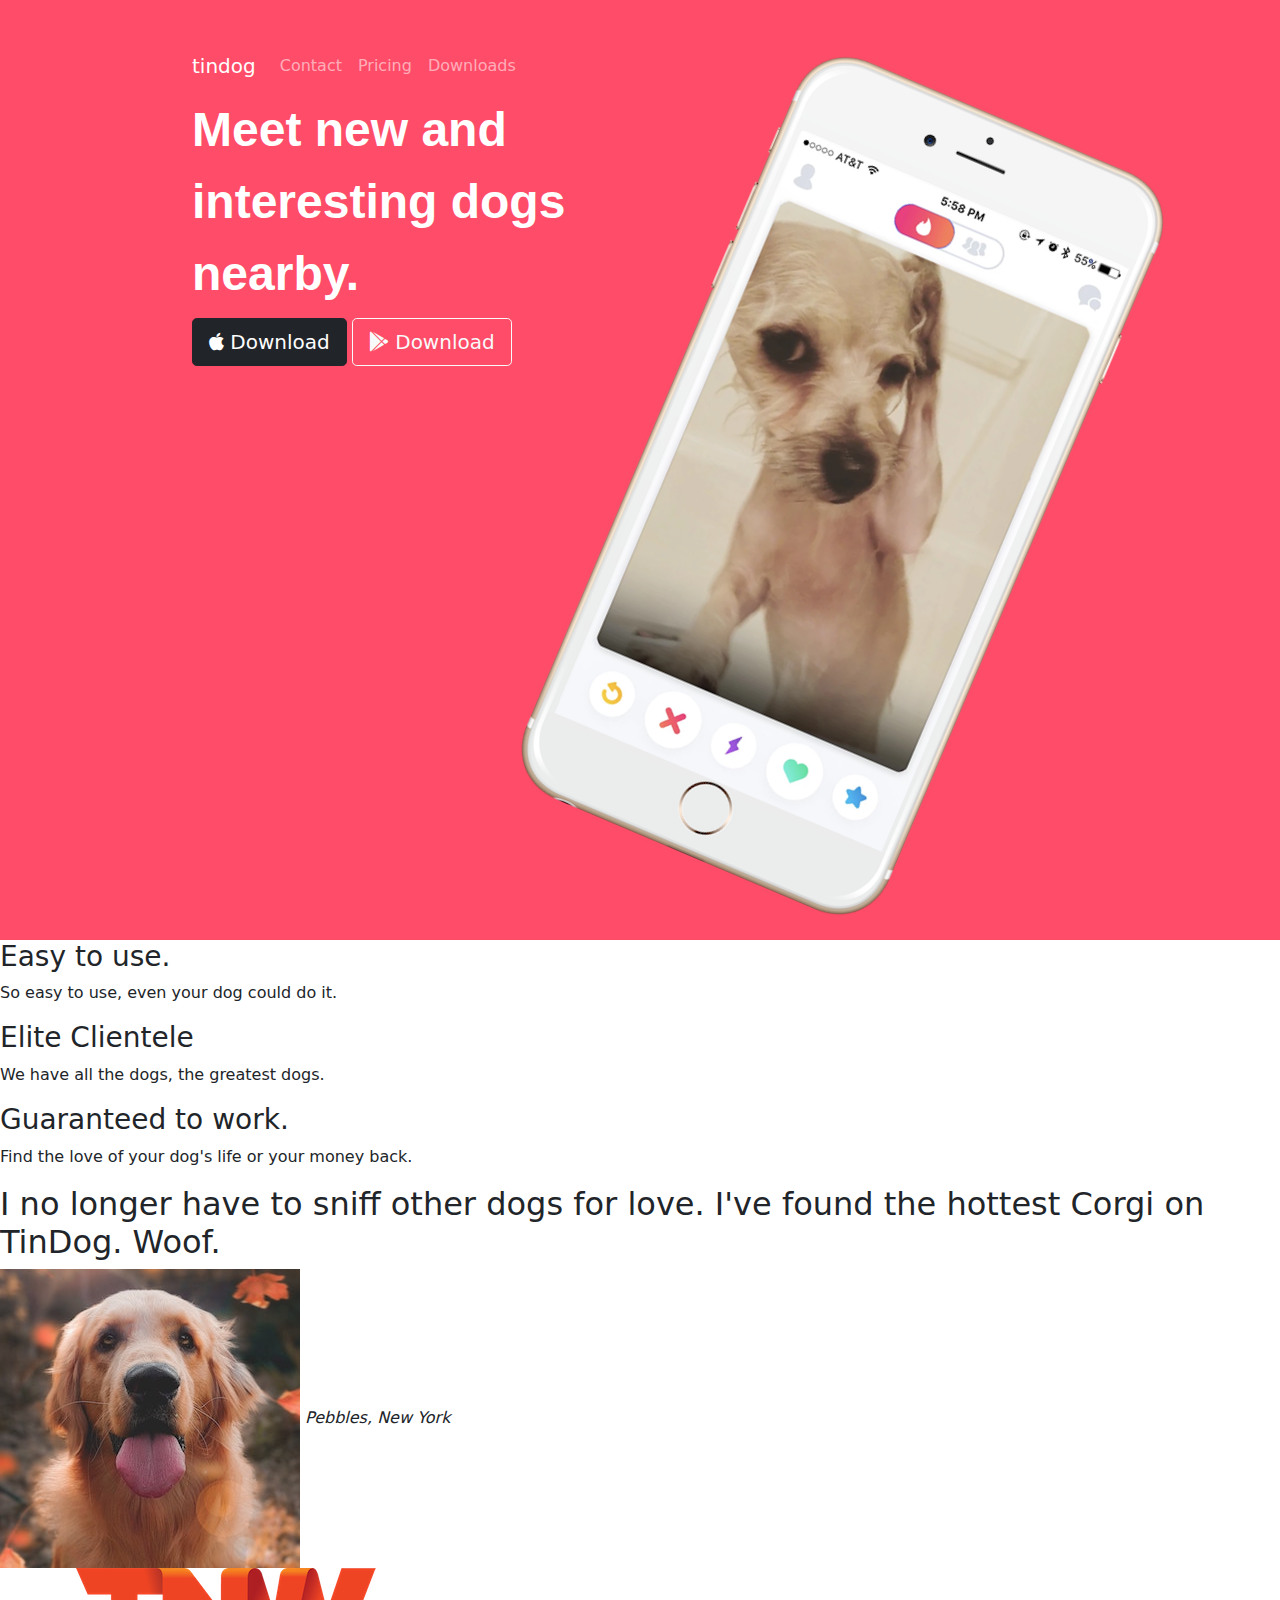
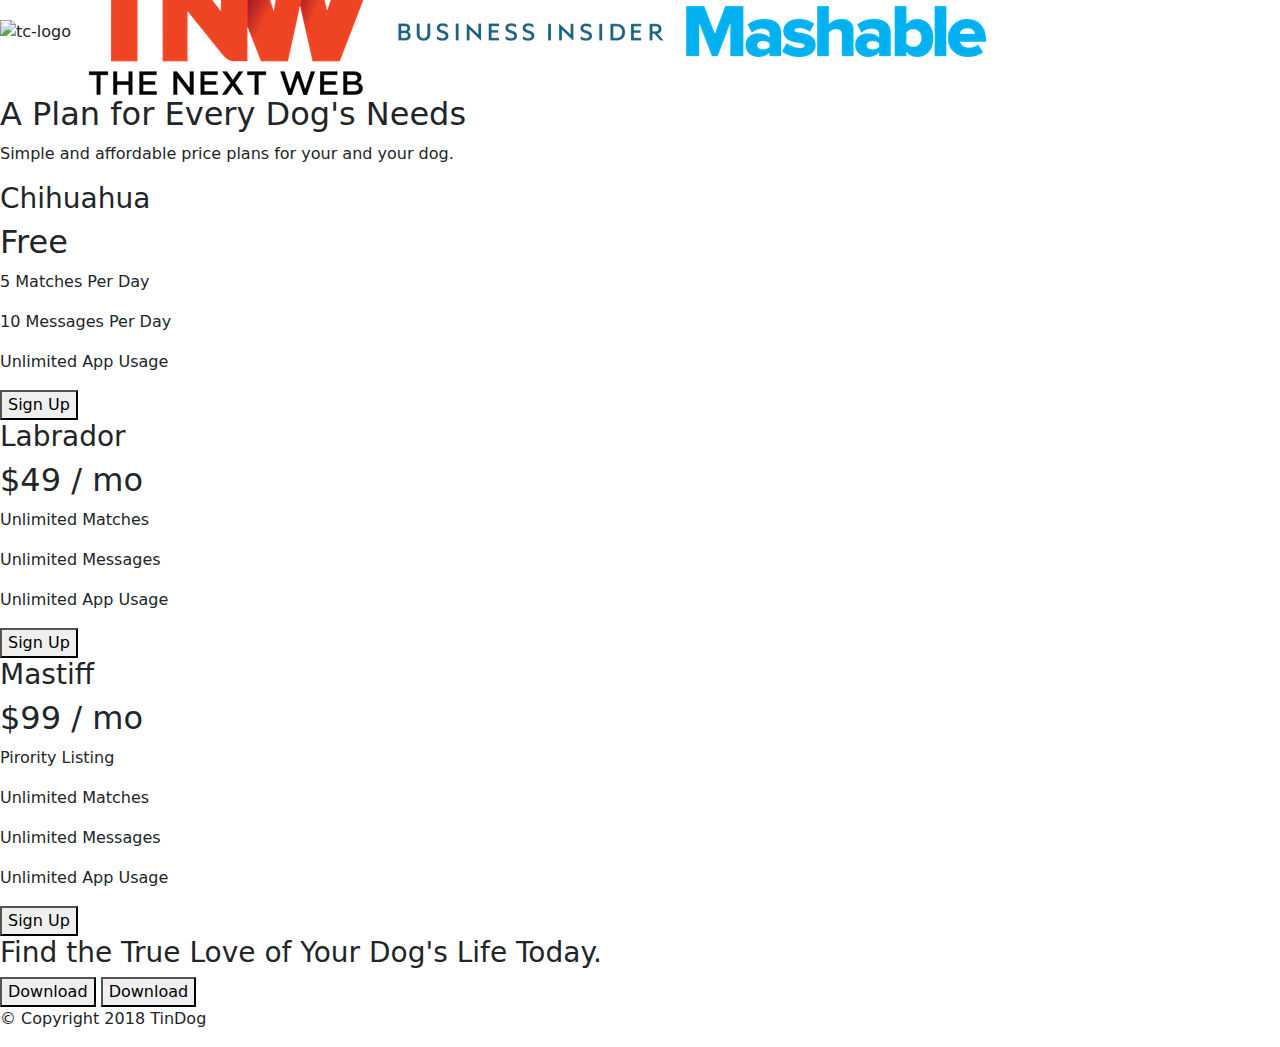
==== index.html @ 5c21e2ef "Initial Commit" ====
<!DOCTYPE html>
<html lang="en">

<head>
    <meta charset="UTF-8">
    <meta http-equiv="X-UA-Compatible" content="IE=edge">
    <meta name="viewport" content="width=device-width, initial-scale=1.0">
    <link rel="stylesheet" href="./src/bootstrap/css/bootstrap.min.css">
    <link rel="stylesheet" href="./src/css/styles.css">
    <link rel="stylesheet" href="./src/font-awesome/all.min.css">
    <title>TinDog</title>
</head>

<body>
    <section id="title">
        <div class="container-fluid">
            <!-- Nav Bar -->
            <nav class="navbar navbar-expand-lg navbar-dark">
                <a href="#" class="navbar-brand">tindog</a>
                <button class="navbar-toggler" type="button" data-toggle="collapse" data-target="#navbarTogglerDemo02">
                    <span class="navbar-toggler-icon"></span>
                </button>

                <div class="collapse navbar-collapse" id="navbarTogglerDemo02">
                    <ul class="navbar-nav ml-auto">
                        <li class="nav-item">
                            <a href="" class="nav-link">Contact</a>
                        </li>
                        <li class="nav-item">
                            <a href="" class="nav-link">Pricing</a>
                        </li>
                        <li class="nav-item">
                            <a href="" class="nav-link">Downloads</a>
                        </li>
                    </ul>
                </div>
            </nav>
            <!-- Title -->
            <div class="row">
                <div class="col-lg-6">
                    <h1>Meet new and interesting dogs nearby.</h1>
                    <button type="button" class="btn btn-dark btn-lg"><i class="fab fa-apple"></i> Download</button>
                    <button type="button" class="btn btn-outline-light btn-lg"><i class="fab fa-google-play"></i>
                        Download</button>
                </div>
                <div class="col-lg-6 tin-dog" style="padding: 0; margin: 0;">
                    <img src=" ./src/images/iphone6.png" alt="iphone-mockup">
                </div>
            </div>
        </div>
    </section>


    <!-- Features -->

    <section id="features">

        <h3>Easy to use.</h3>
        <p>So easy to use, even your dog could do it.</p>

        <h3>Elite Clientele</h3>
        <p>We have all the dogs, the greatest dogs.</p>

        <h3>Guaranteed to work.</h3>
        <p>Find the love of your dog's life or your money back.</p>

    </section>


    <!-- Testimonials -->

    <section id="testimonials">

        <h2>I no longer have to sniff other dogs for love. I've found the hottest Corgi on TinDog. Woof.</h2>
        <img src="./src/images/dog-img.jpg" alt="dog-profile">
        <em>Pebbles, New York</em>

        <!-- <h2 class="testimonial-text">My dog used to be so lonely, but with TinDog's help, they've found the love of their life. I think.</h2>
        <img class="testimonial-image" src="./src/images/lady-img.jpg" alt="lady-profile">
        <em>Beverly, Illinois</em> -->

    </section>


    <!-- Press -->

    <section id="press">
        <img src="./src/images/techcrunch.png" alt="tc-logo">
        <img src="./src/images/tnw.png" alt="tnw-logo">
        <img src="./src/images/bizinsider.png" alt="biz-insider-logo">
        <img src="./src/images/mashable.png" alt="mashable-logo">

    </section>


    <!-- Pricing -->

    <section id="pricing">

        <h2>A Plan for Every Dog's Needs</h2>
        <p>Simple and affordable price plans for your and your dog.</p>


        <h3>Chihuahua</h3>
        <h2>Free</h2>
        <p>5 Matches Per Day</p>
        <p>10 Messages Per Day</p>
        <p>Unlimited App Usage</p>
        <button type="button">Sign Up</button>


        <h3>Labrador</h3>
        <h2>$49 / mo</h2>
        <p>Unlimited Matches</p>
        <p>Unlimited Messages</p>
        <p>Unlimited App Usage</p>
        <button type="button">Sign Up</button>


        <h3>Mastiff</h3>
        <h2>$99 / mo</h2>
        <p>Pirority Listing</p>
        <p>Unlimited Matches</p>
        <p>Unlimited Messages</p>
        <p>Unlimited App Usage</p>
        <button type="button">Sign Up</button>

    </section>


    <!-- Call to Action -->

    <section id="cta">

        <h3>Find the True Love of Your Dog's Life Today.</h3>
        <button type="button">Download</button>
        <button type="button">Download</button>

    </section>


    <!-- Footer -->

    <footer id="footer">

        <p>© Copyright 2018 TinDog</p>

    </footer>

    <script src="./src/bootstrap/js/bootstrap.min.js"></script>
</body>

</html>
---- src/css/styles.css ----
body {
  margin: 0;
  padding: 0;
}
#title {
  background-color: #ff4c68;
}

.container-fluid {
  padding: 3% 15%;
}

.tin-dog {
  transform: rotate(23deg);
}
h1 {
  font-family: "Montserrat-Black", Arial, Helvetica, sans-serif;
  font-size: 3rem;
  line-height: 1.5;
  font-weight: 900;
  color: #fff;
}
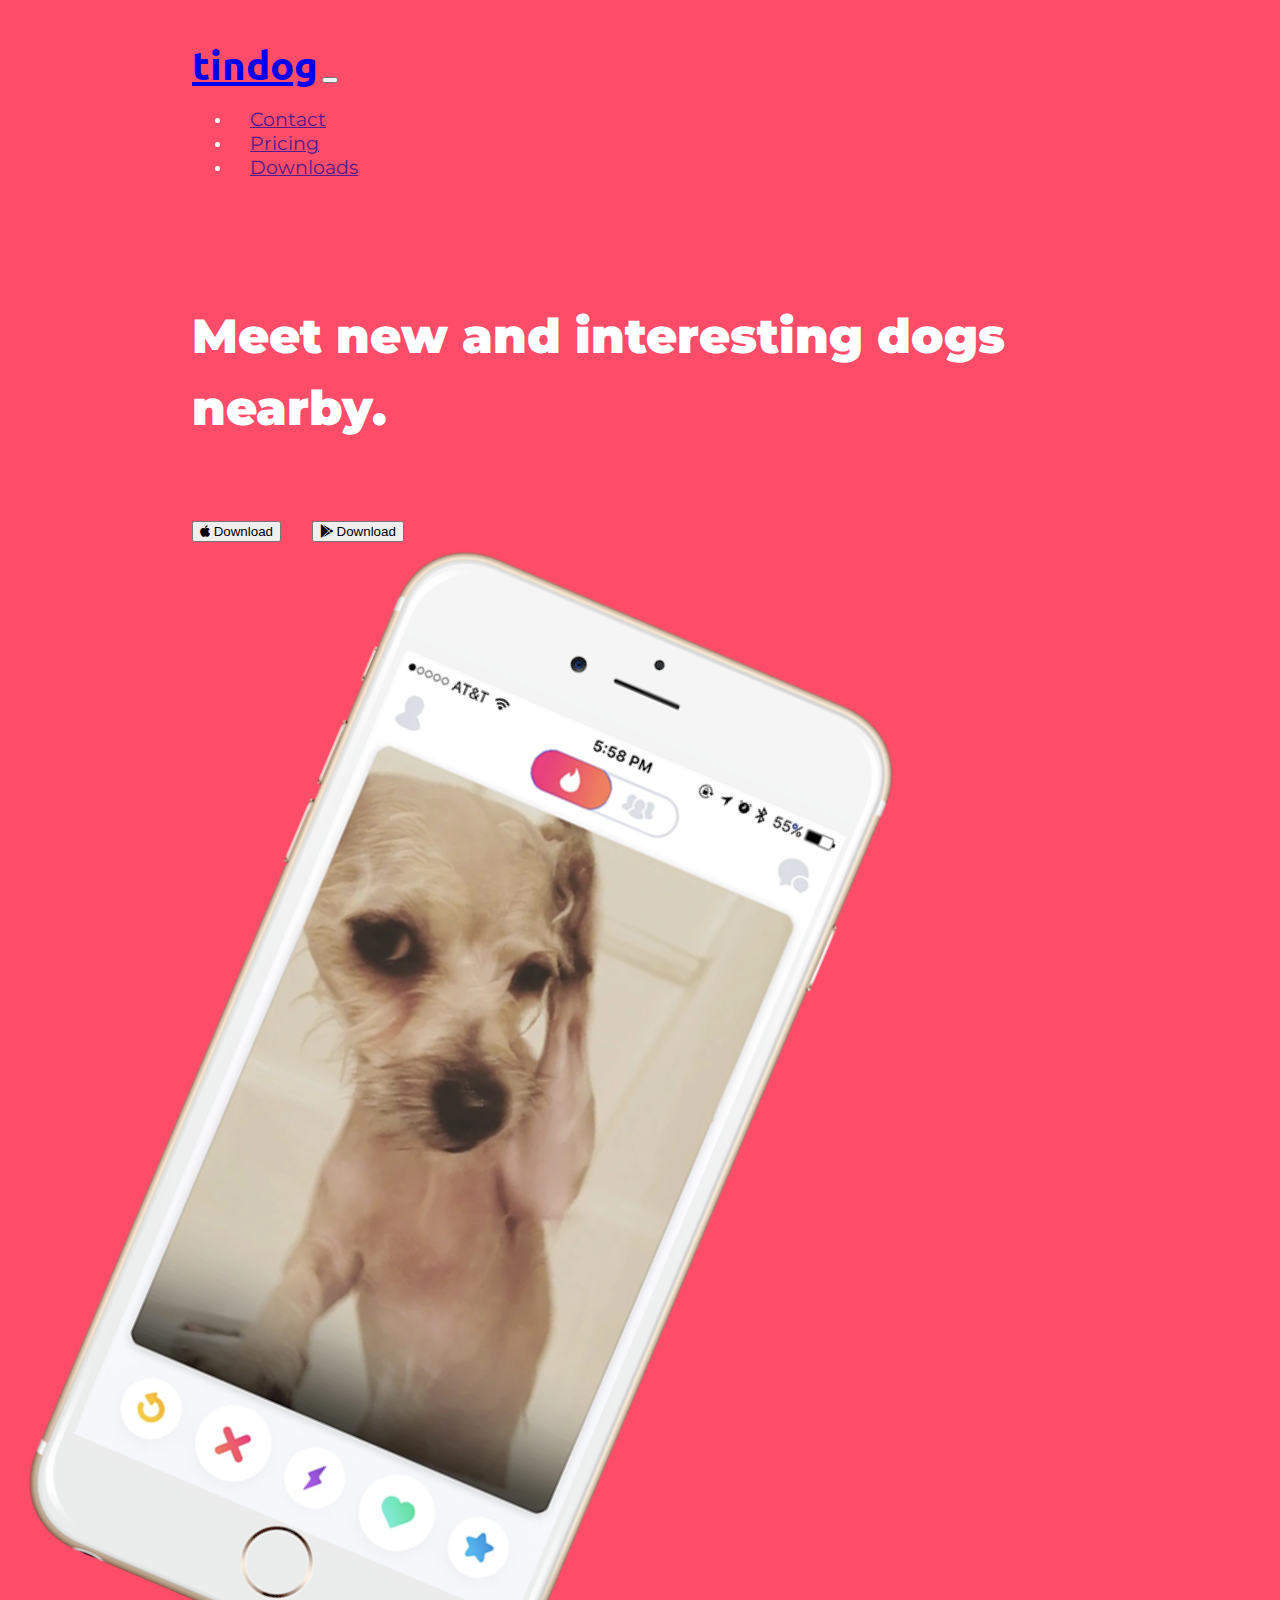
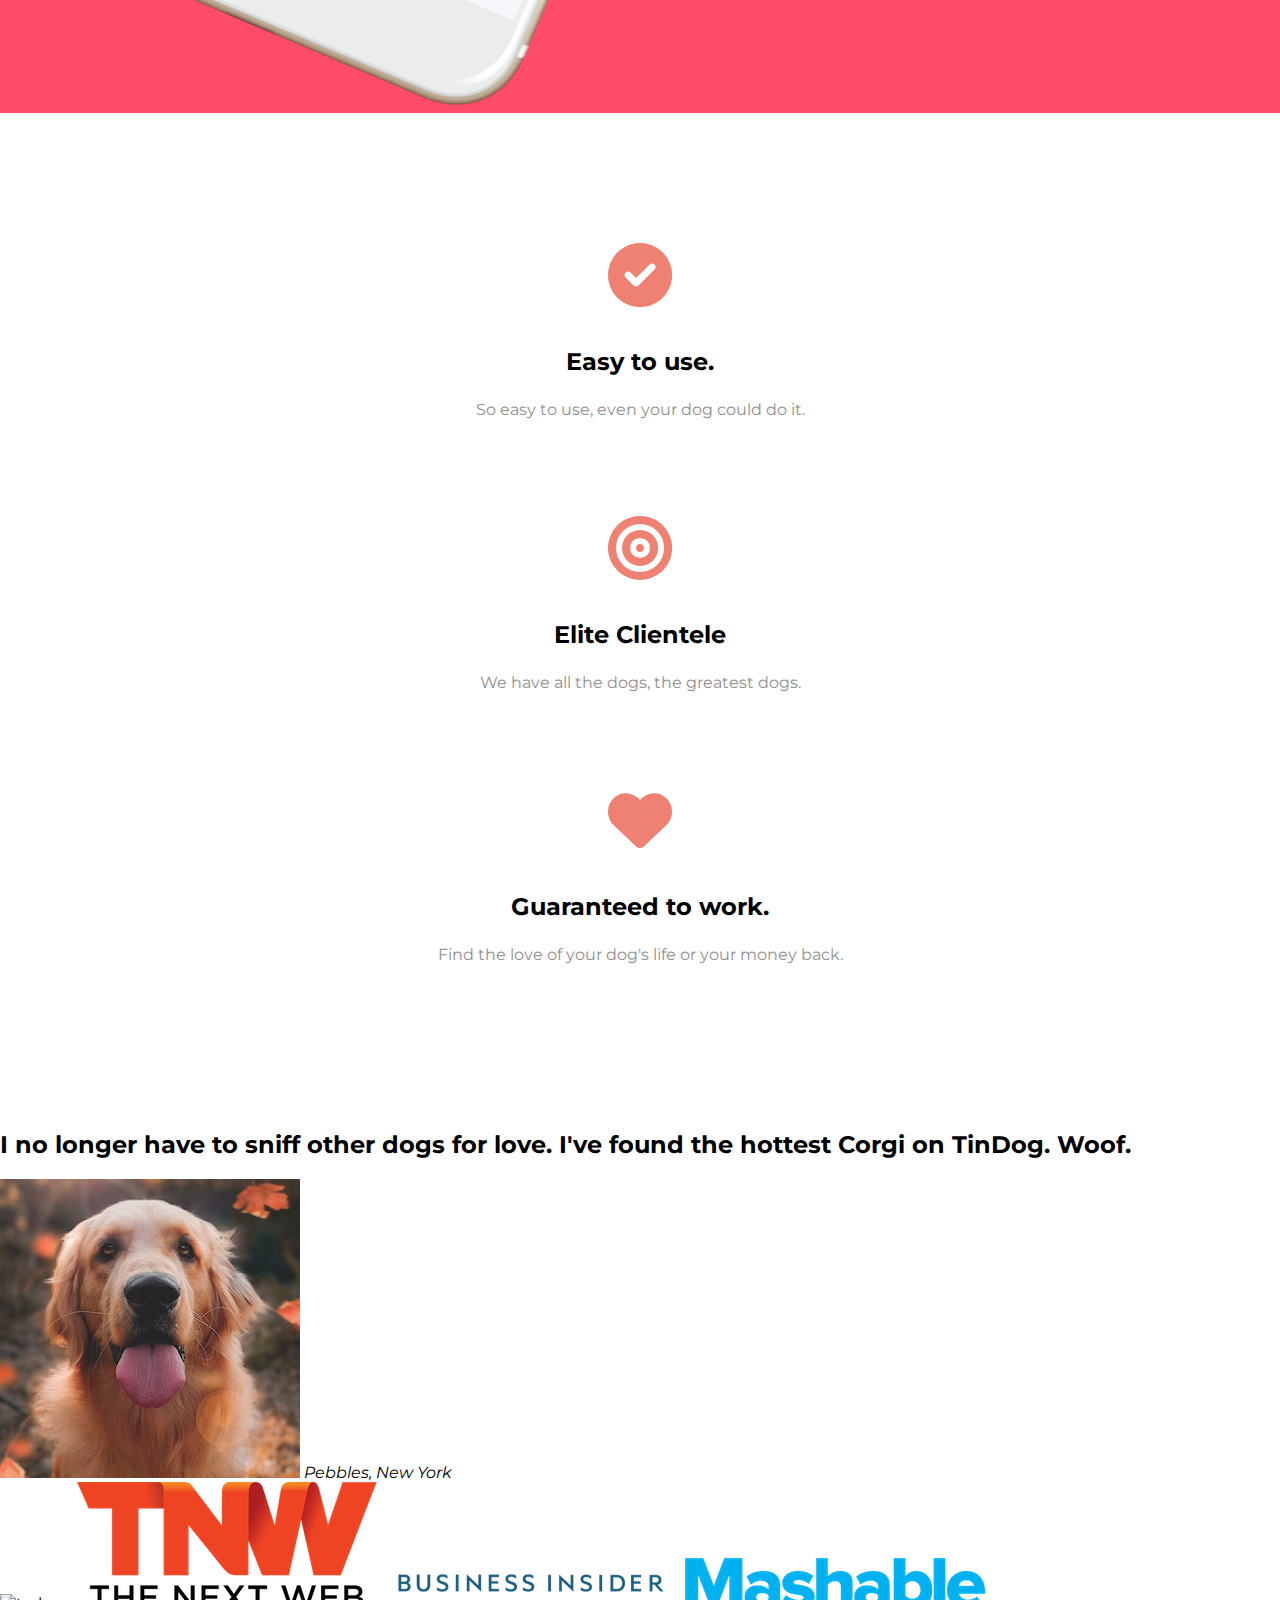
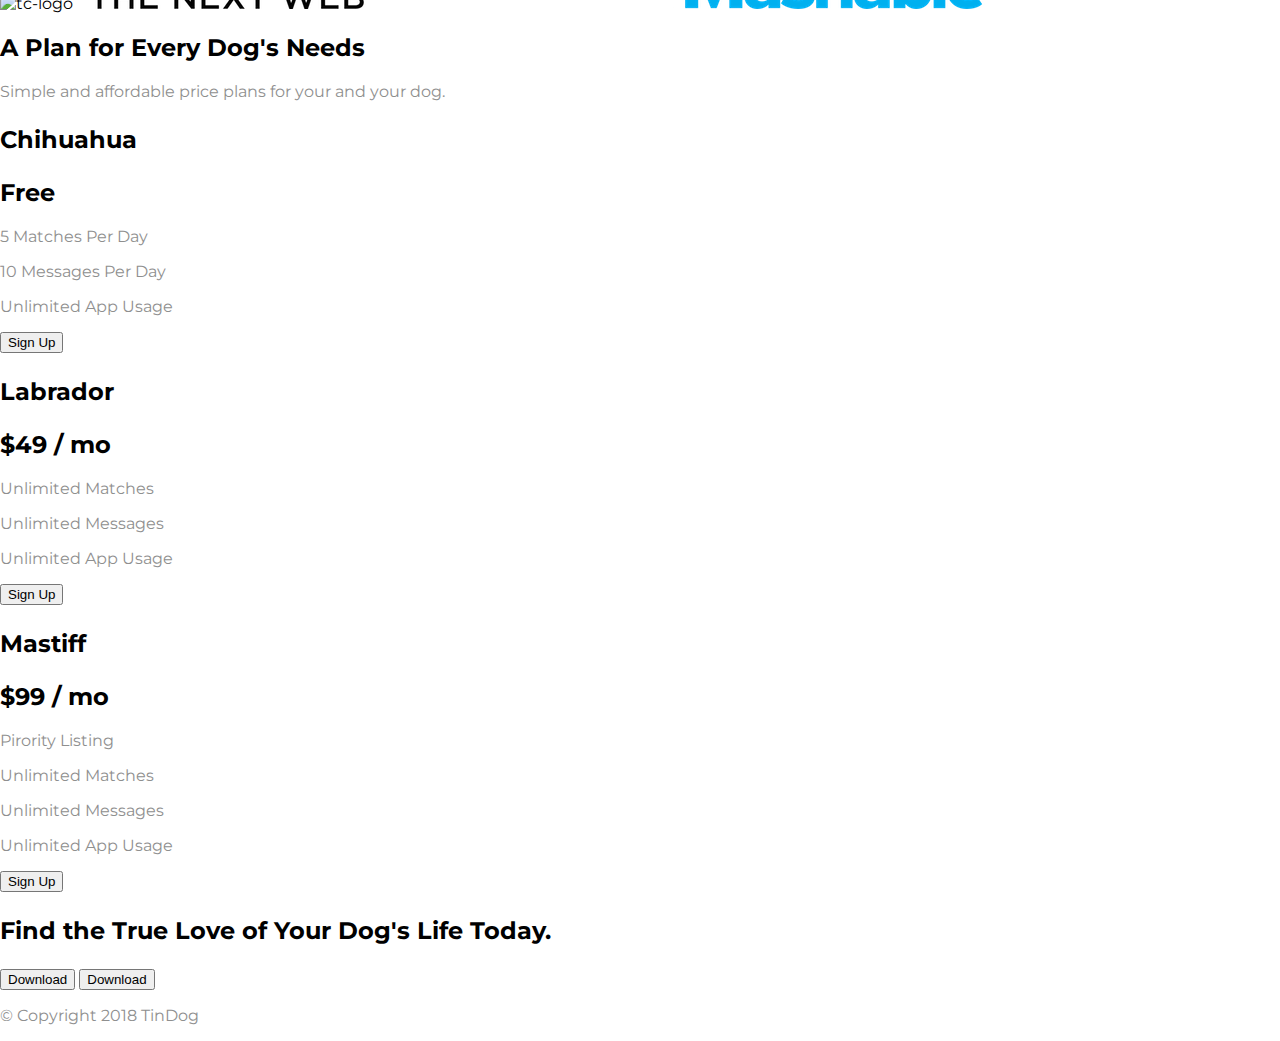
==== commit 36d53621: "Added a few lines of code" ====
--- a/index.html
+++ b/index.html
@@ -5,9 +5,17 @@
     <meta charset="UTF-8">
     <meta http-equiv="X-UA-Compatible" content="IE=edge">
     <meta name="viewport" content="width=device-width, initial-scale=1.0">
-    <link rel="stylesheet" href="./src/bootstrap/css/bootstrap.min.css">
+    <link rel="stylesheet" href="https://cdn.jsdelivr.net/npm/bootstrap@5.1.3/dist/css/bootstrap.min.css"
+        integrity="sha384-1BmE4kWBq78iYhFldvKuhfTAU6auU8tT94WrHftjDbrCEXSU1oBoqyl2QvZ6jIW3" crossorigin="anonymous">
+    <link rel="preconnect" href="https://fonts.googleapis.com">
+    <link rel="preconnect" href="https://fonts.gstatic.com" crossorigin>
+    <link
+        href="https://fonts.googleapis.com/css2?family=Montserrat:wght@300;400;700;800;900&family=Ubuntu:wght@300;400;500;700&display=swap"
+        rel="stylesheet">
     <link rel="stylesheet" href="./src/css/styles.css">
-    <link rel="stylesheet" href="./src/font-awesome/all.min.css">
+    <link rel="stylesheet" href="https://cdnjs.cloudflare.com/ajax/libs/font-awesome/6.0.0/css/all.min.css"
+        integrity="sha512-9usAa10IRO0HhonpyAIVpjrylPvoDwiPUiKdWk5t3PyolY1cOd4DSE0Ga+ri4AuTroPR5aQvXU9xC6qOPnzFeg=="
+        crossorigin="anonymous" referrerpolicy="no-referrer" />
     <title>TinDog</title>
 </head>
 
@@ -22,7 +30,7 @@
                 </button>
 
                 <div class="collapse navbar-collapse" id="navbarTogglerDemo02">
-                    <ul class="navbar-nav ml-auto">
+                    <ul class="navbar-nav">
                         <li class="nav-item">
                             <a href="" class="nav-link">Contact</a>
                         </li>
@@ -39,12 +47,14 @@
             <div class="row">
                 <div class="col-lg-6">
                     <h1>Meet new and interesting dogs nearby.</h1>
-                    <button type="button" class="btn btn-dark btn-lg"><i class="fab fa-apple"></i> Download</button>
-                    <button type="button" class="btn btn-outline-light btn-lg"><i class="fab fa-google-play"></i>
+                    <button type="button" class="btn btn-dark btn-lg download-btn"><i class="fab fa-apple"></i>
+                        Download</button>
+                    <button type="button" class="btn btn-outline-light btn-lg download-btn"><i
+                            class="fab fa-google-play"></i>
                         Download</button>
                 </div>
-                <div class="col-lg-6 tin-dog" style="padding: 0; margin: 0;">
-                    <img src=" ./src/images/iphone6.png" alt="iphone-mockup">
+                <div class="col-lg-6" style="padding: 0; margin: 0;">
+                    <img class="title-image" src=" ./src/images/iphone6.png" alt="iphone-mockup">
                 </div>
             </div>
         </div>
@@ -54,16 +64,25 @@
     <!-- Features -->
 
     <section id="features">
+        <div class="row">
+            <div class="feature-item col-lg-4">
+                <i class="fa-solid fa-circle-check feature-image fa-4x"></i>
+                <h3>Easy to use.</h3>
+                <p>So easy to use, even your dog could do it.</p>
+            </div>
 
-        <h3>Easy to use.</h3>
-        <p>So easy to use, even your dog could do it.</p>
+            <div class="feature-item col-lg-4">
+                <i class="fa-solid fa-bullseye feature-image fa-4x"></i>
+                <h3>Elite Clientele</h3>
+                <p>We have all the dogs, the greatest dogs.</p>
+            </div>
 
-        <h3>Elite Clientele</h3>
-        <p>We have all the dogs, the greatest dogs.</p>
-
-        <h3>Guaranteed to work.</h3>
-        <p>Find the love of your dog's life or your money back.</p>
-
+            <div class="feature-item col-lg-4">
+                <i class="fa-solid fa-heart feature-image fa-4x"></i>
+                <h3>Guaranteed to work.</h3>
+                <p>Find the love of your dog's life or your money back.</p>
+            </div>
+        </div>
     </section>
 
 
@@ -147,7 +166,12 @@
 
     </footer>
 
-    <script src="./src/bootstrap/js/bootstrap.min.js"></script>
+    <script src="https://cdn.jsdelivr.net/npm/bootstrap@5.1.3/dist/js/bootstrap.min.js"
+        integrity="sha384-QJHtvGhmr9XOIpI6YVutG+2QOK9T+ZnN4kzFN1RtK3zEFEIsxhlmWl5/YESvpZ13"
+        crossorigin="anonymous"></script>
+    <script src="https://cdn.jsdelivr.net/npm/bootstrap@5.1.3/dist/js/bootstrap.bundle.min.js"
+        integrity="sha384-ka7Sk0Gln4gmtz2MlQnikT1wXgYsOg+OMhuP+IlRH9sENBO0LRn5q+8nbTov4+1p"
+        crossorigin="anonymous"></script>
 </body>
 
 </html>--- a/src/css/styles.css
+++ b/src/css/styles.css
@@ -1,22 +1,83 @@
 body {
   margin: 0;
   padding: 0;
+  font-family: "Montserrat", sans-serif;
 }
 #title {
   background-color: #ff4c68;
+  color: #fff;
 }
 
 .container-fluid {
   padding: 3% 15%;
 }
 
-.tin-dog {
-  transform: rotate(23deg);
-}
 h1 {
-  font-family: "Montserrat-Black", Arial, Helvetica, sans-serif;
+  font-family: "Montserrat", Arial, Helvetica, sans-serif;
   font-size: 3rem;
   line-height: 1.5;
   font-weight: 900;
   color: #fff;
 }
+
+h3 {
+  font-family: "Montserrat", sans-serif;
+  font-weight: bold;
+  font-size: 1.5rem;
+}
+
+p {
+  color: #8f8f8f;
+}
+
+/* Navigation Bar */
+.navbar-nav {
+  margin-left: auto;
+}
+.navbar {
+  padding: 0 0 4.5rem;
+}
+.navbar-brand {
+  font-family: "Ubuntu", sans-serif;
+  font-size: 2.5rem;
+  font-weight: bold;
+}
+
+.nav-item {
+  padding: 0 18px;
+}
+
+.nav-link {
+  font-size: 1.2rem;
+  font-family: "Montserrat", sans-serif;
+  font-weight: light;
+}
+
+.download-btn {
+  margin: 5% 3% 5% 0;
+}
+
+/* title image */
+.title-image {
+  width: 60%;
+  transform: rotate(23deg);
+}
+
+/* features section */
+#features {
+  padding: 7% 15%;
+}
+
+.feature-item {
+  text-align: center;
+  padding: 4.5%;
+}
+
+.feature-image {
+  color: #ef8172;
+  padding-bottom: 1rem;
+}
+
+.feature-image:hover {
+  color: #ff4c68;
+}
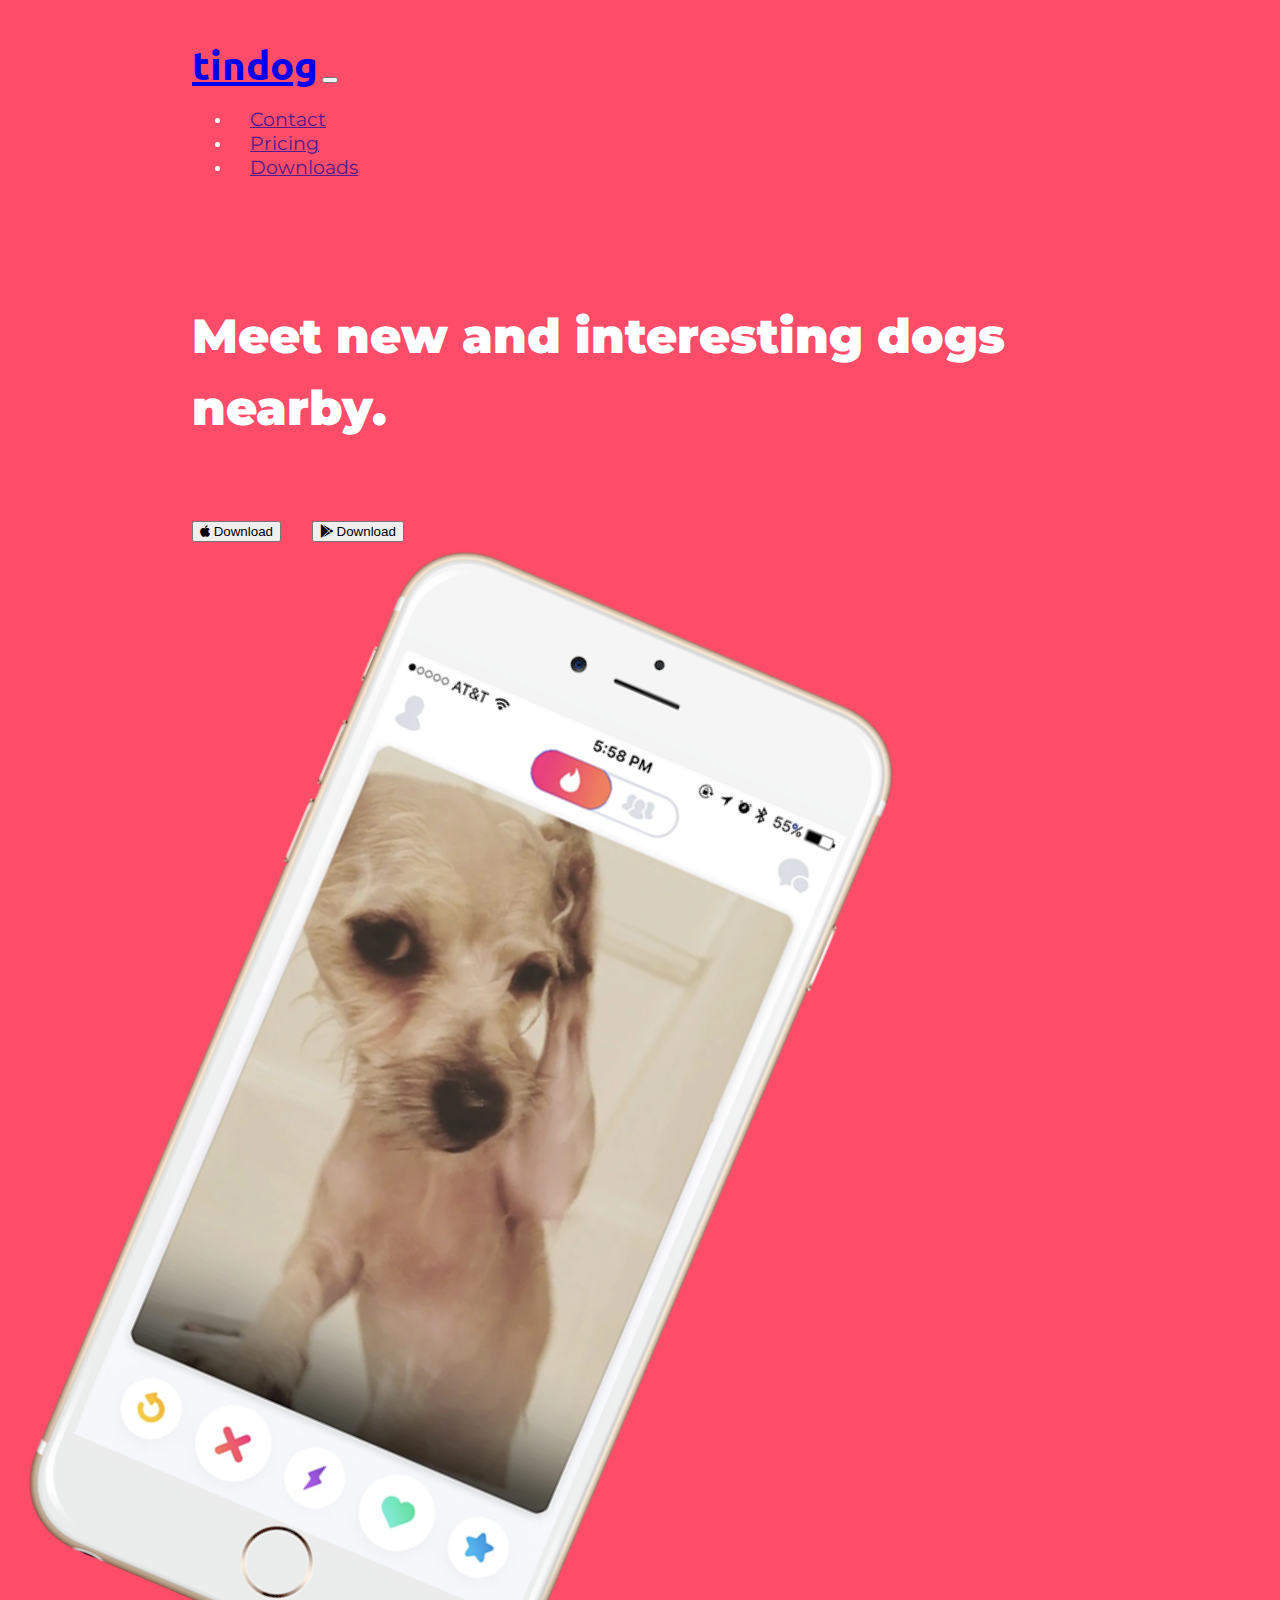
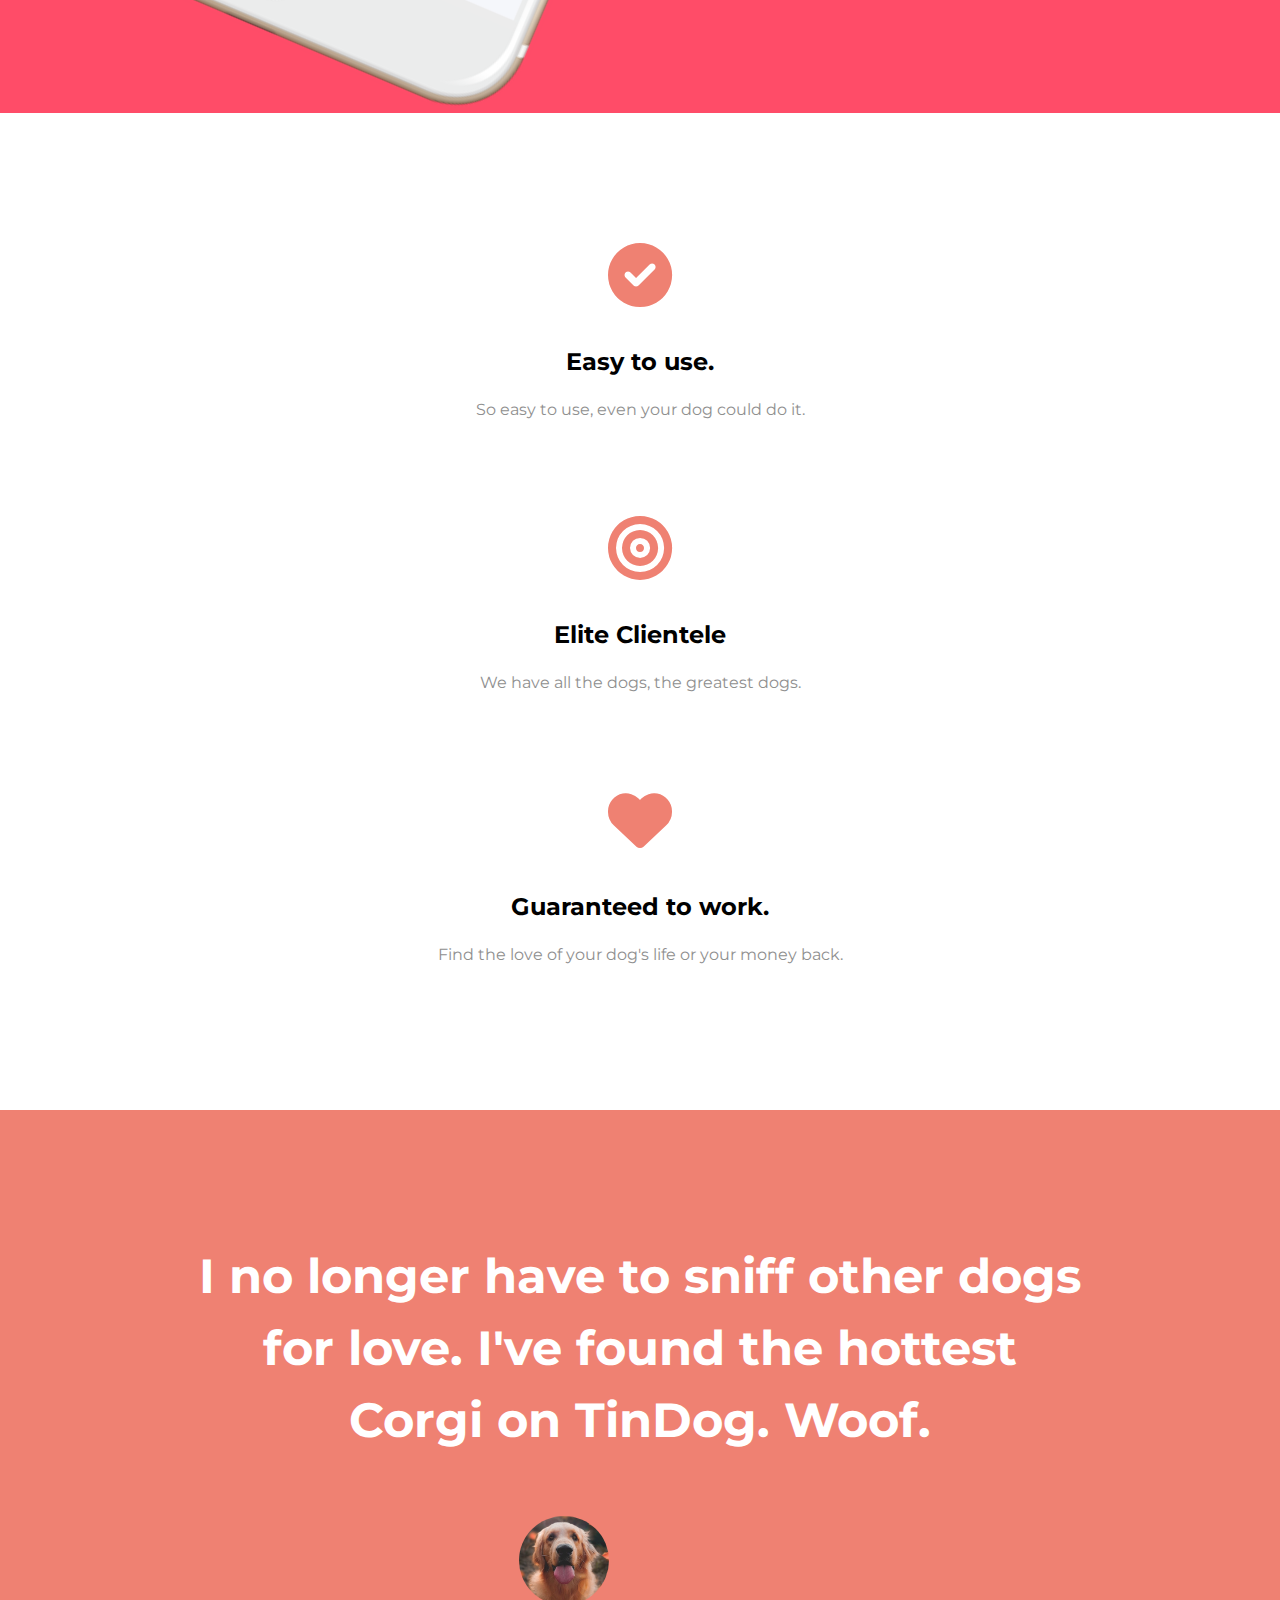
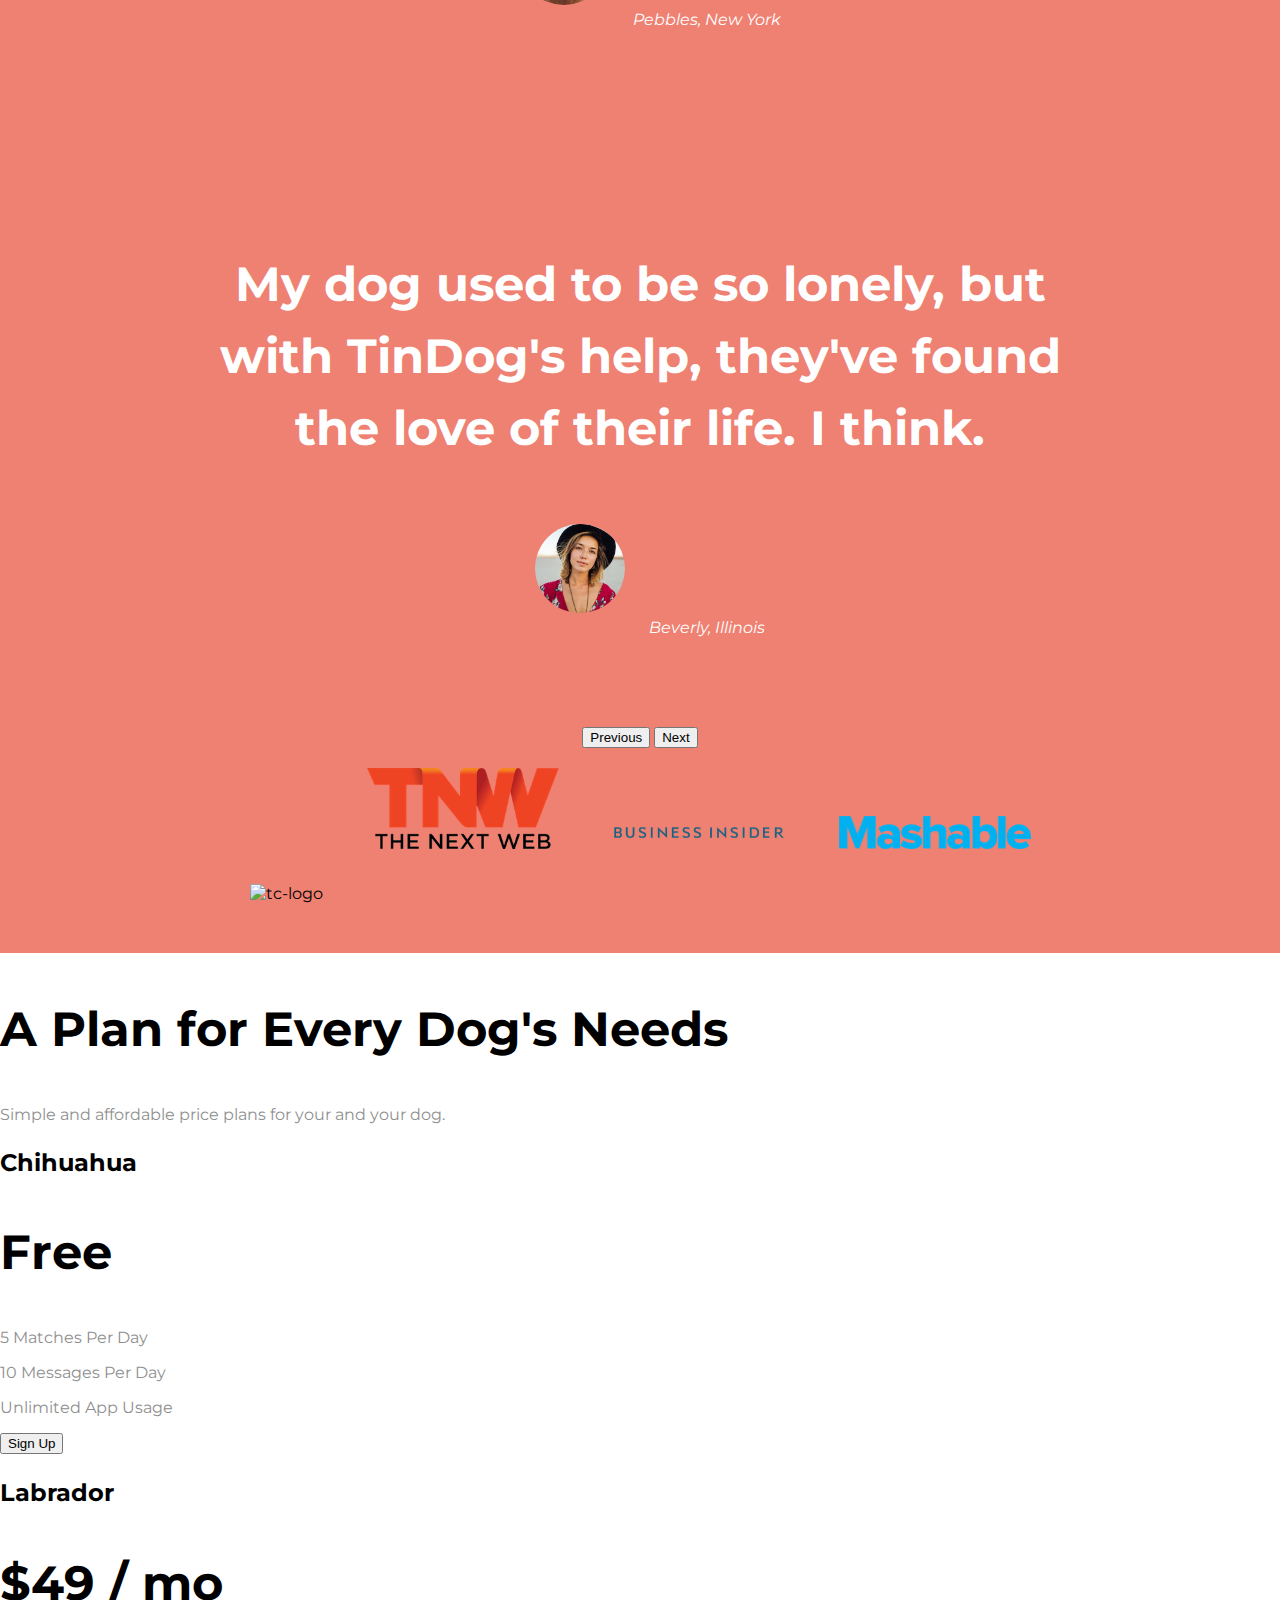
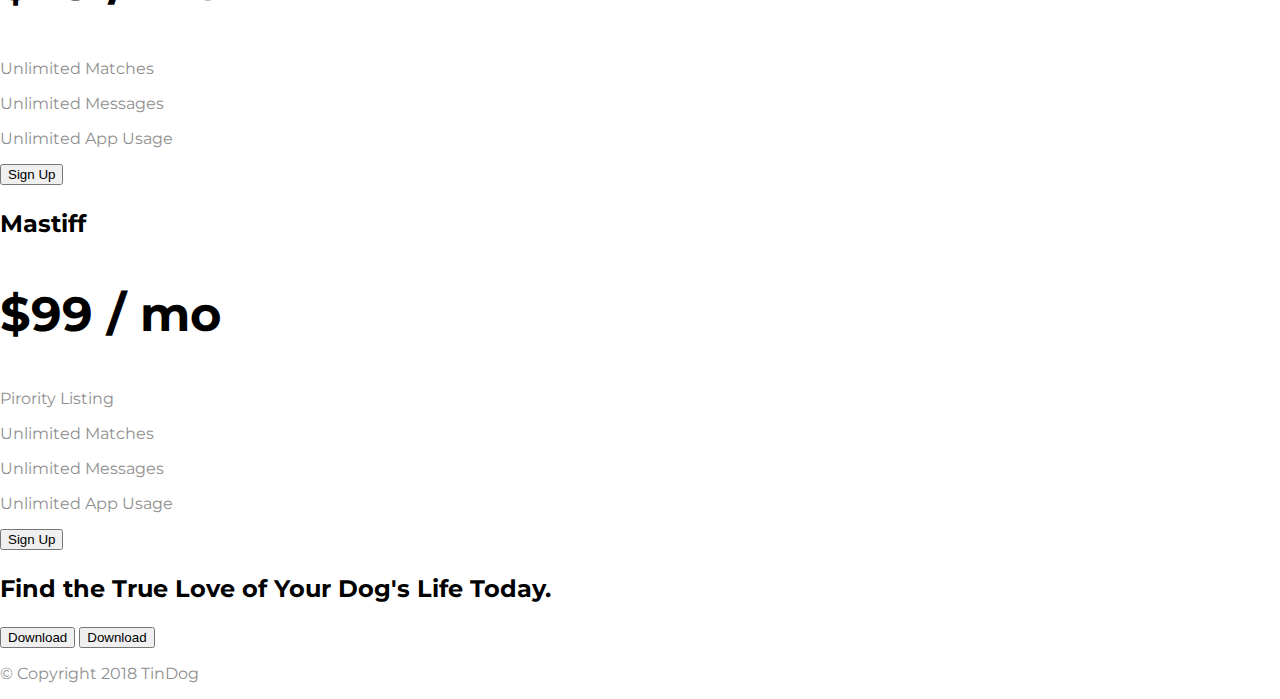
==== commit 8d8b439e: "Worked on adding carousel the previous day" ====
--- a/index.html
+++ b/index.html
@@ -90,13 +90,35 @@
 
     <section id="testimonials">
 
-        <h2>I no longer have to sniff other dogs for love. I've found the hottest Corgi on TinDog. Woof.</h2>
-        <img src="./src/images/dog-img.jpg" alt="dog-profile">
-        <em>Pebbles, New York</em>
 
-        <!-- <h2 class="testimonial-text">My dog used to be so lonely, but with TinDog's help, they've found the love of their life. I think.</h2>
-        <img class="testimonial-image" src="./src/images/lady-img.jpg" alt="lady-profile">
-        <em>Beverly, Illinois</em> -->
+        <div id="carouselExampleControls" class="carousel slide" data-bs-ride="carousel">
+            <div class="carousel-inner">
+                <div class="carousel-item active">
+                    <h2>I no longer have to sniff other dogs for love. I've found the hottest Corgi on TinDog. Woof.
+                    </h2>
+
+                    <img class="testimonial-image" src="./src/images/dog-img.jpg" alt="dog-profile">
+                    <em>Pebbles, New York</em>
+                </div>
+                <div class="carousel-item">
+                    <h2 class="testimonial-text">My dog used to be so lonely, but with TinDog's help, they've found the
+                        love of
+                        their life. I think.</h2>
+                    <img class="testimonial-image" src="./src/images/lady-img.jpg" alt="lady-profile">
+                    <em>Beverly, Illinois</em>
+                </div>
+            </div>
+            <button class="carousel-control-prev" type="button" data-bs-target="#carouselExampleControls"
+                data-bs-slide="prev">
+                <span class="carousel-control-prev-icon" aria-hidden="true"></span>
+                <span class="visually-hidden">Previous</span>
+            </button>
+            <button class="carousel-control-next" type="button" data-bs-target="#carouselExampleControls"
+                data-bs-slide="next">
+                <span class="carousel-control-next-icon" aria-hidden="true"></span>
+                <span class="visually-hidden">Next</span>
+            </button>
+        </div>
 
     </section>
 
@@ -104,10 +126,10 @@
     <!-- Press -->
 
     <section id="press">
-        <img src="./src/images/techcrunch.png" alt="tc-logo">
-        <img src="./src/images/tnw.png" alt="tnw-logo">
-        <img src="./src/images/bizinsider.png" alt="biz-insider-logo">
-        <img src="./src/images/mashable.png" alt="mashable-logo">
+        <img class="press-logo" src="./src/images/techcrunch.png" alt="tc-logo">
+        <img class="press-logo" src="./src/images/tnw.png" alt="tnw-logo">
+        <img class="press-logo" src="./src/images/bizinsider.png" alt="biz-insider-logo">
+        <img class="press-logo" src="./src/images/mashable.png" alt="mashable-logo">
 
     </section>
 
--- a/src/css/styles.css
+++ b/src/css/styles.css
@@ -18,6 +18,13 @@
   line-height: 1.5;
   font-weight: 900;
   color: #fff;
+}
+
+h2 {
+  font-family: "Montserrat", sans-serif;
+  font-weight: bold;
+  font-size: 3rem;
+  line-height: 1.5;
 }
 
 h3 {
@@ -81,3 +88,30 @@
 .feature-image:hover {
   color: #ff4c68;
 }
+
+/* testimonials */
+#testimonials {
+  text-align: center;
+  background-color: #ef8172;
+  color: #fff;
+}
+
+.testimonial-image {
+  width: 10%;
+  border-radius: 100%;
+  margin: 20px;
+}
+
+#press {
+  background-color: #ef8172;
+  text-align: center;
+}
+
+.press-logo {
+  width: 15%;
+  margin: 20px 20px 50px;
+}
+
+.carousel-item {
+  padding: 7% 15%;
+}
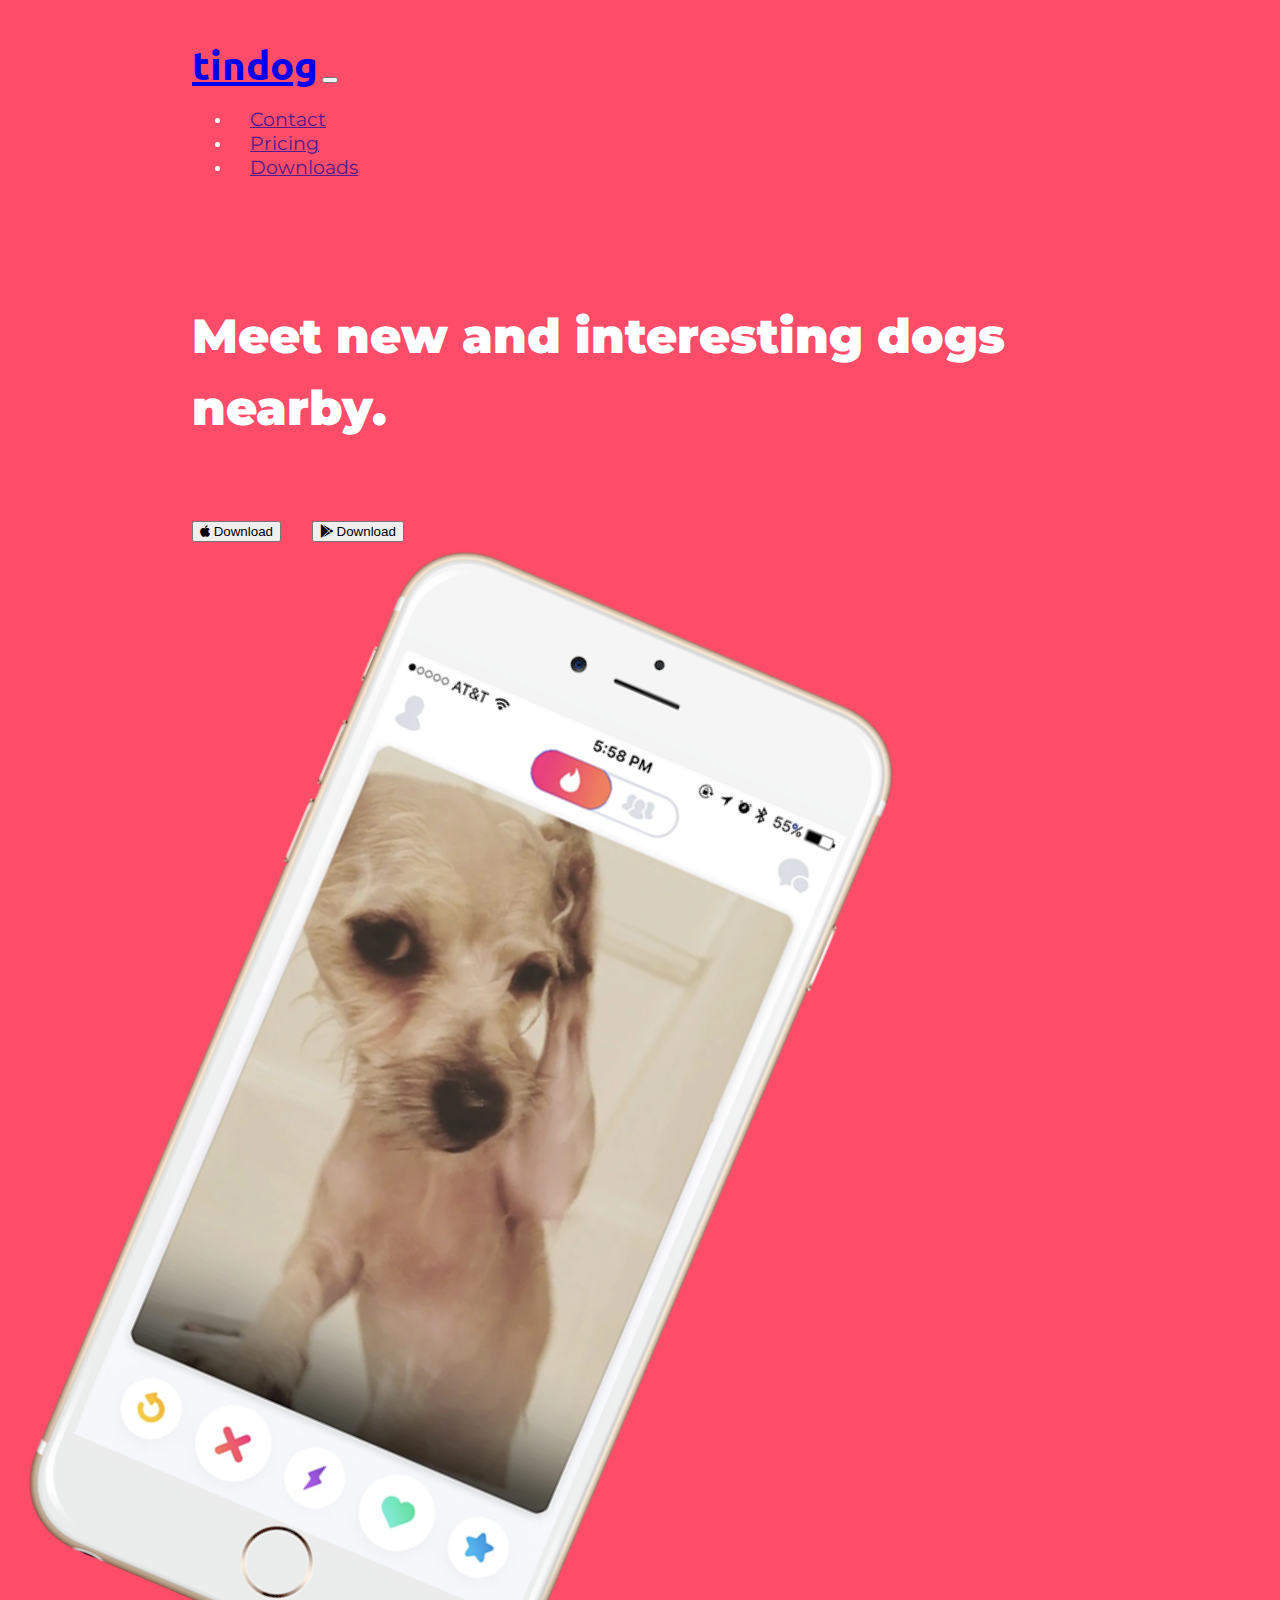
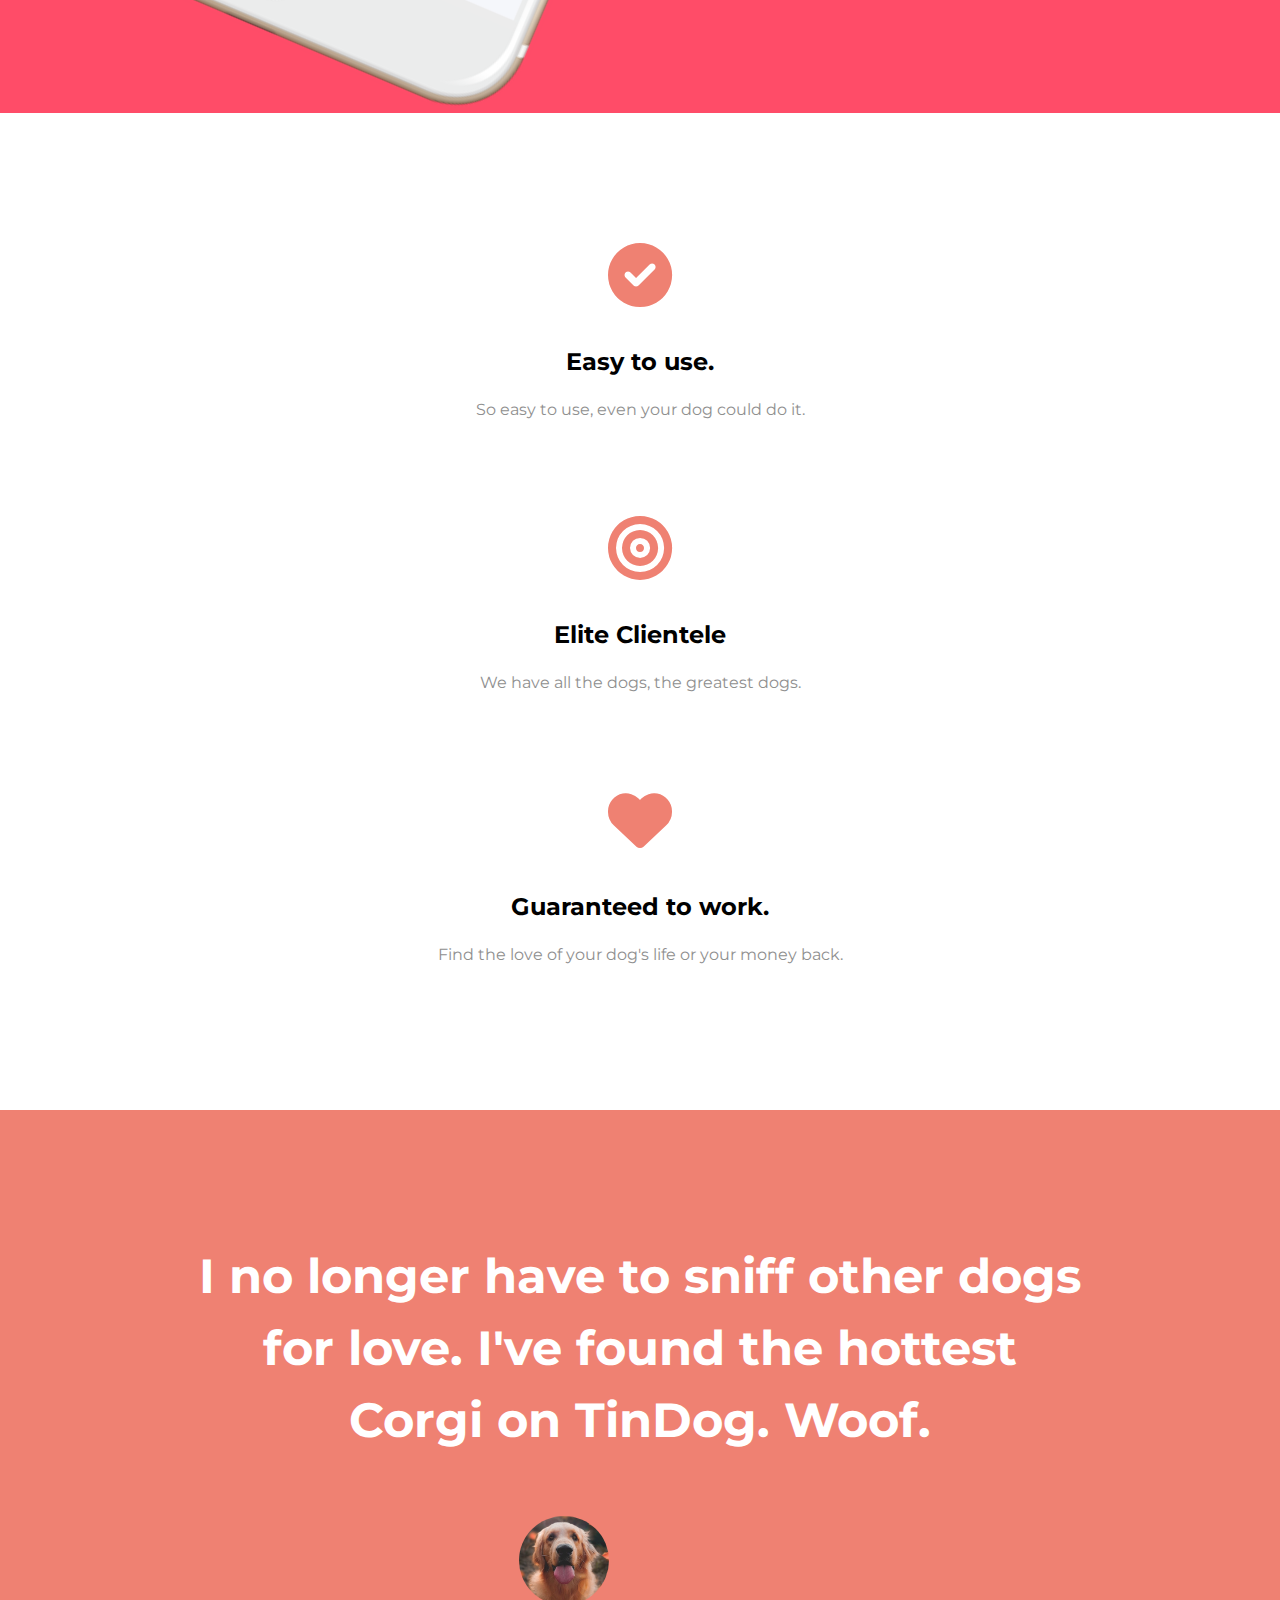
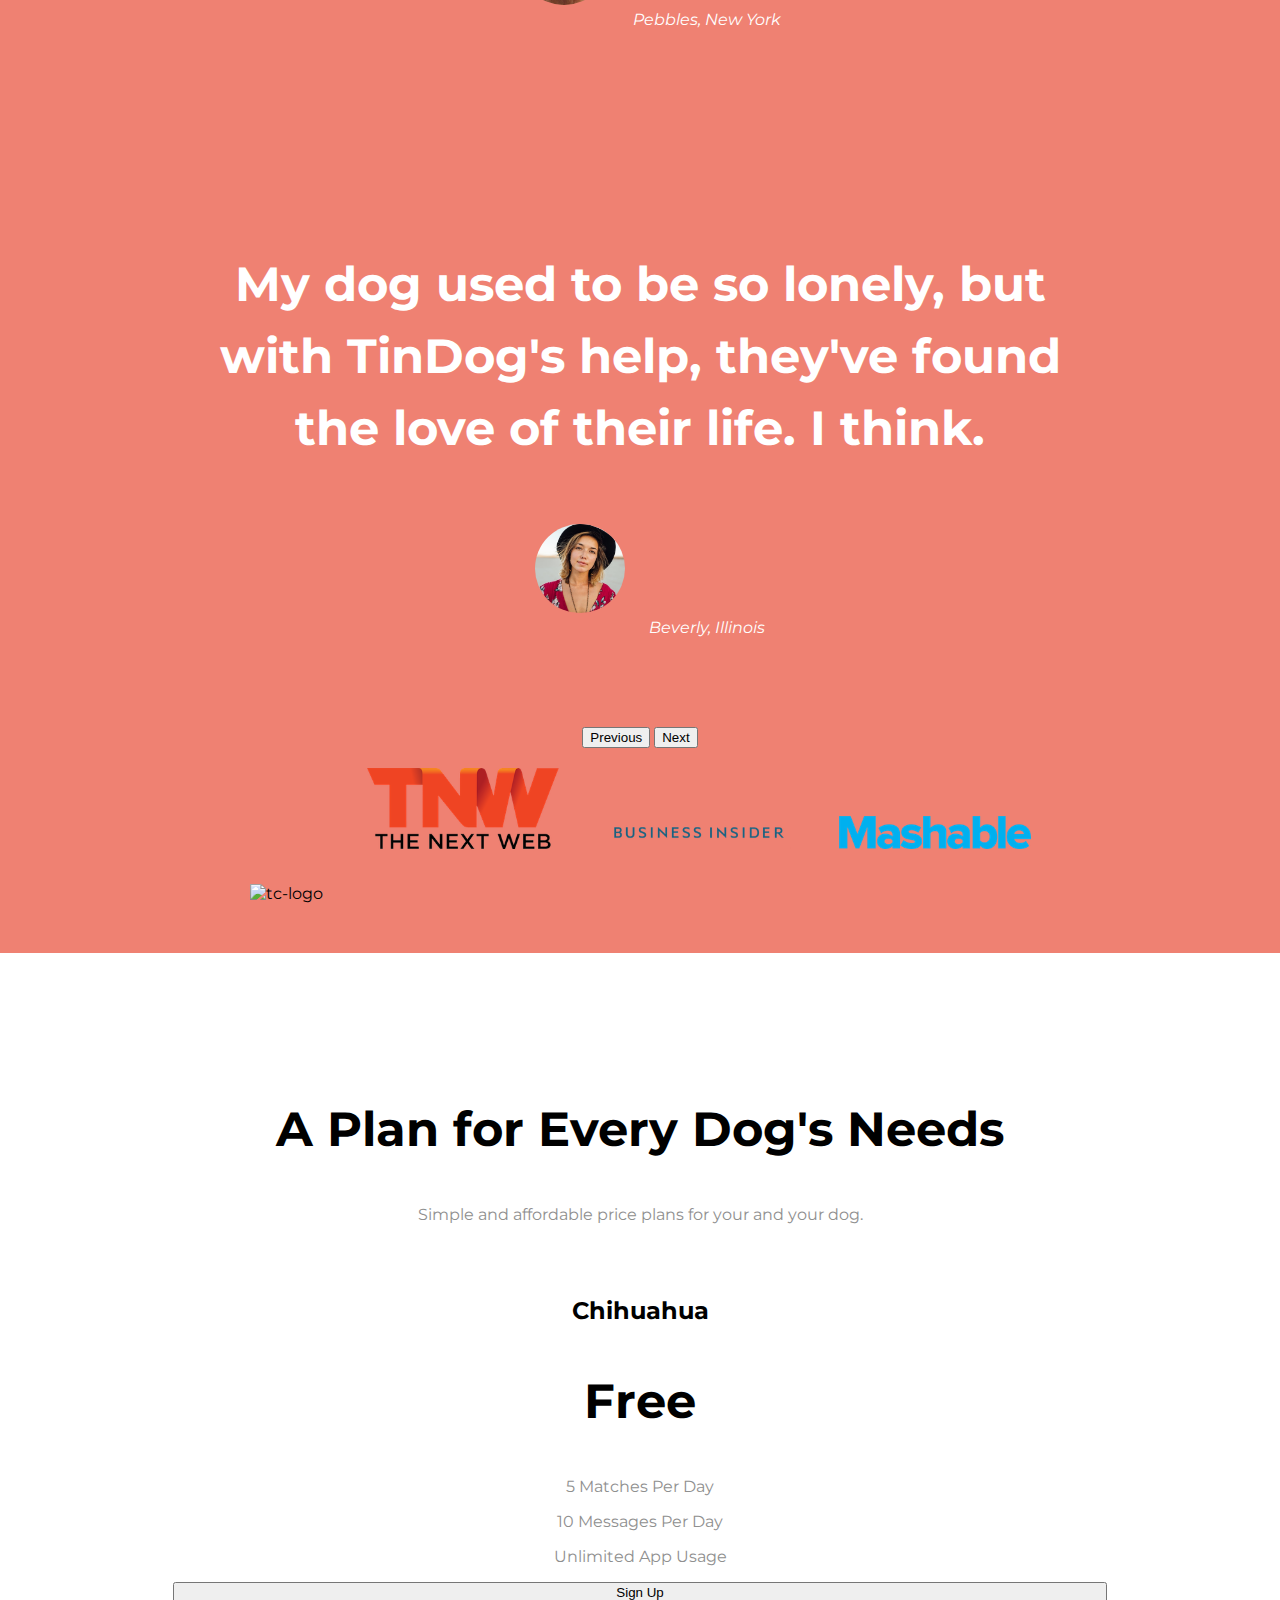
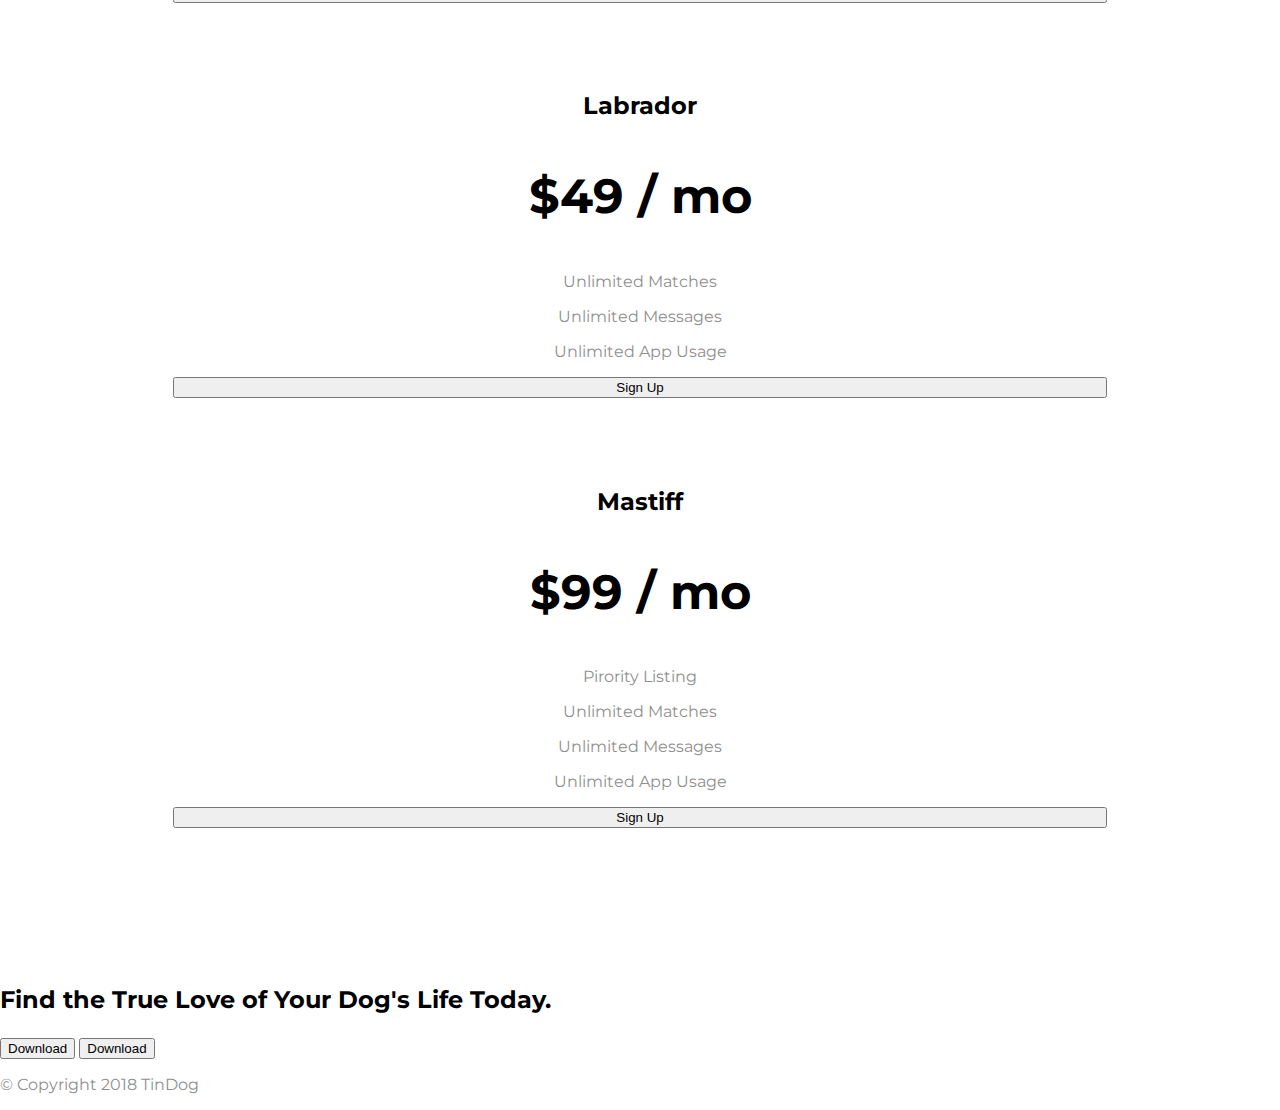
==== commit 9d97f36c: "Adding price cards" ====
--- a/index.html
+++ b/index.html
@@ -138,34 +138,54 @@
 
     <section id="pricing">
 
+
         <h2>A Plan for Every Dog's Needs</h2>
         <p>Simple and affordable price plans for your and your dog.</p>
-
-
-        <h3>Chihuahua</h3>
-        <h2>Free</h2>
-        <p>5 Matches Per Day</p>
-        <p>10 Messages Per Day</p>
-        <p>Unlimited App Usage</p>
-        <button type="button">Sign Up</button>
-
-
-        <h3>Labrador</h3>
-        <h2>$49 / mo</h2>
-        <p>Unlimited Matches</p>
-        <p>Unlimited Messages</p>
-        <p>Unlimited App Usage</p>
-        <button type="button">Sign Up</button>
-
-
-        <h3>Mastiff</h3>
-        <h2>$99 / mo</h2>
-        <p>Pirority Listing</p>
-        <p>Unlimited Matches</p>
-        <p>Unlimited Messages</p>
-        <p>Unlimited App Usage</p>
-        <button type="button">Sign Up</button>
-
+        <div class="row">
+            <div class="price-col col-lg-4 col-md-6">
+                <div class="card">
+                    <div class="card-header">
+                        <h3>Chihuahua</h3>
+                    </div>
+                    <div class="card-body">
+                        <h2>Free</h2>
+                        <p>5 Matches Per Day</p>
+                        <p>10 Messages Per Day</p>
+                        <p>Unlimited App Usage</p>
+                        <button type="button" class="btn-price btn btn-lg btn-outline-dark">Sign Up</button>
+                    </div>
+                </div>
+            </div>
+            <div class="price-col col-lg-4 col-md-6">
+                <div class="card">
+                    <div class="card-header">
+                        <h3>Labrador</h3>
+                    </div>
+                    <div class="card-body">
+                        <h2>$49 / mo</h2>
+                        <p>Unlimited Matches</p>
+                        <p>Unlimited Messages</p>
+                        <p>Unlimited App Usage</p>
+                        <button type="button" class="btn-price btn btn-lg btn-dark">Sign Up</button>
+                    </div>
+                </div>
+            </div>
+            <div class="price-col col-lg-4">
+                <div class="card">
+                    <div class="card-header">
+                        <h3>Mastiff</h3>
+                    </div>
+                    <div class="card-body">
+                        <h2>$99 / mo</h2>
+                        <p>Pirority Listing</p>
+                        <p>Unlimited Matches</p>
+                        <p>Unlimited Messages</p>
+                        <p>Unlimited App Usage</p>
+                        <button type="button" class="btn-price btn btn-lg btn-dark">Sign Up</button>
+                    </div>
+                </div>
+            </div>
+        </div>
     </section>
 
 
--- a/src/css/styles.css
+++ b/src/css/styles.css
@@ -115,3 +115,17 @@
 .carousel-item {
   padding: 7% 15%;
 }
+
+/* pricing */
+#pricing {
+  padding: 100px;
+  text-align: center;
+}
+
+.price-col {
+  padding: 3% 2%;
+}
+
+.btn-price {
+  width: 90%;
+}
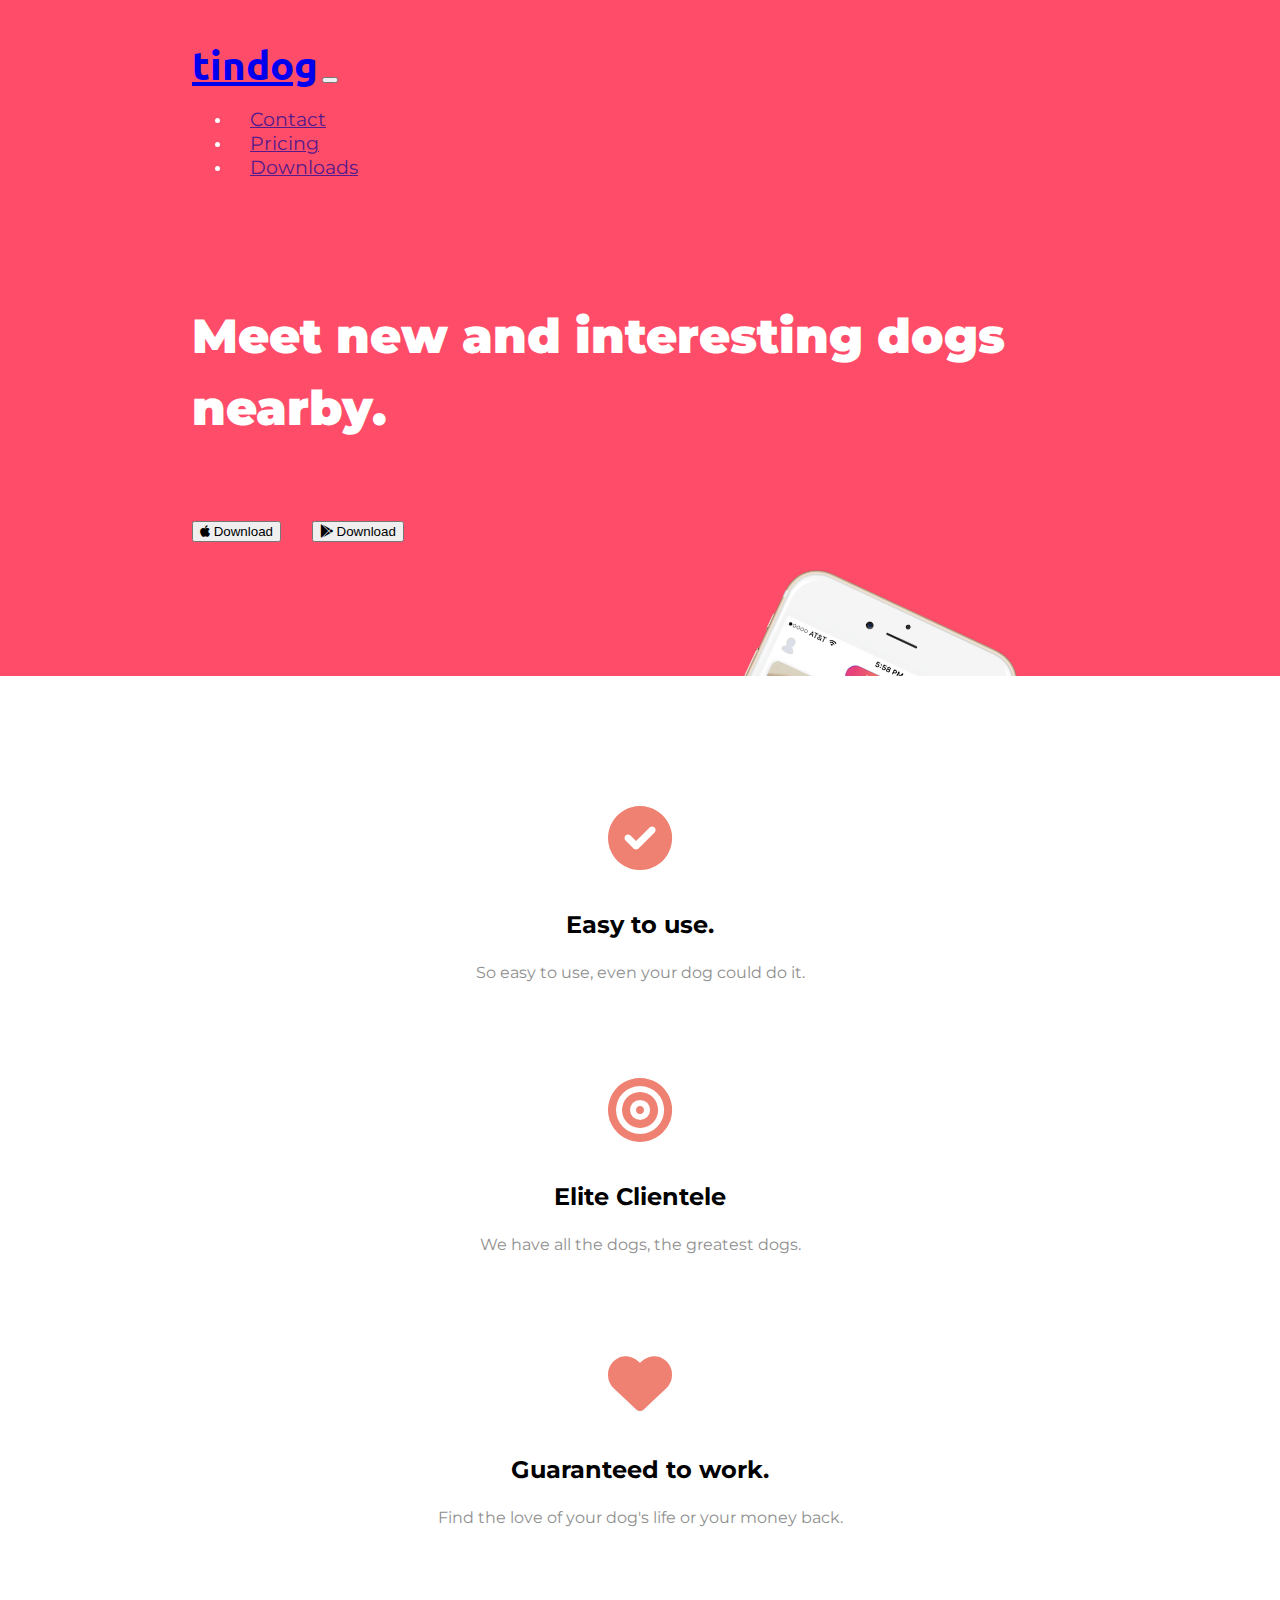
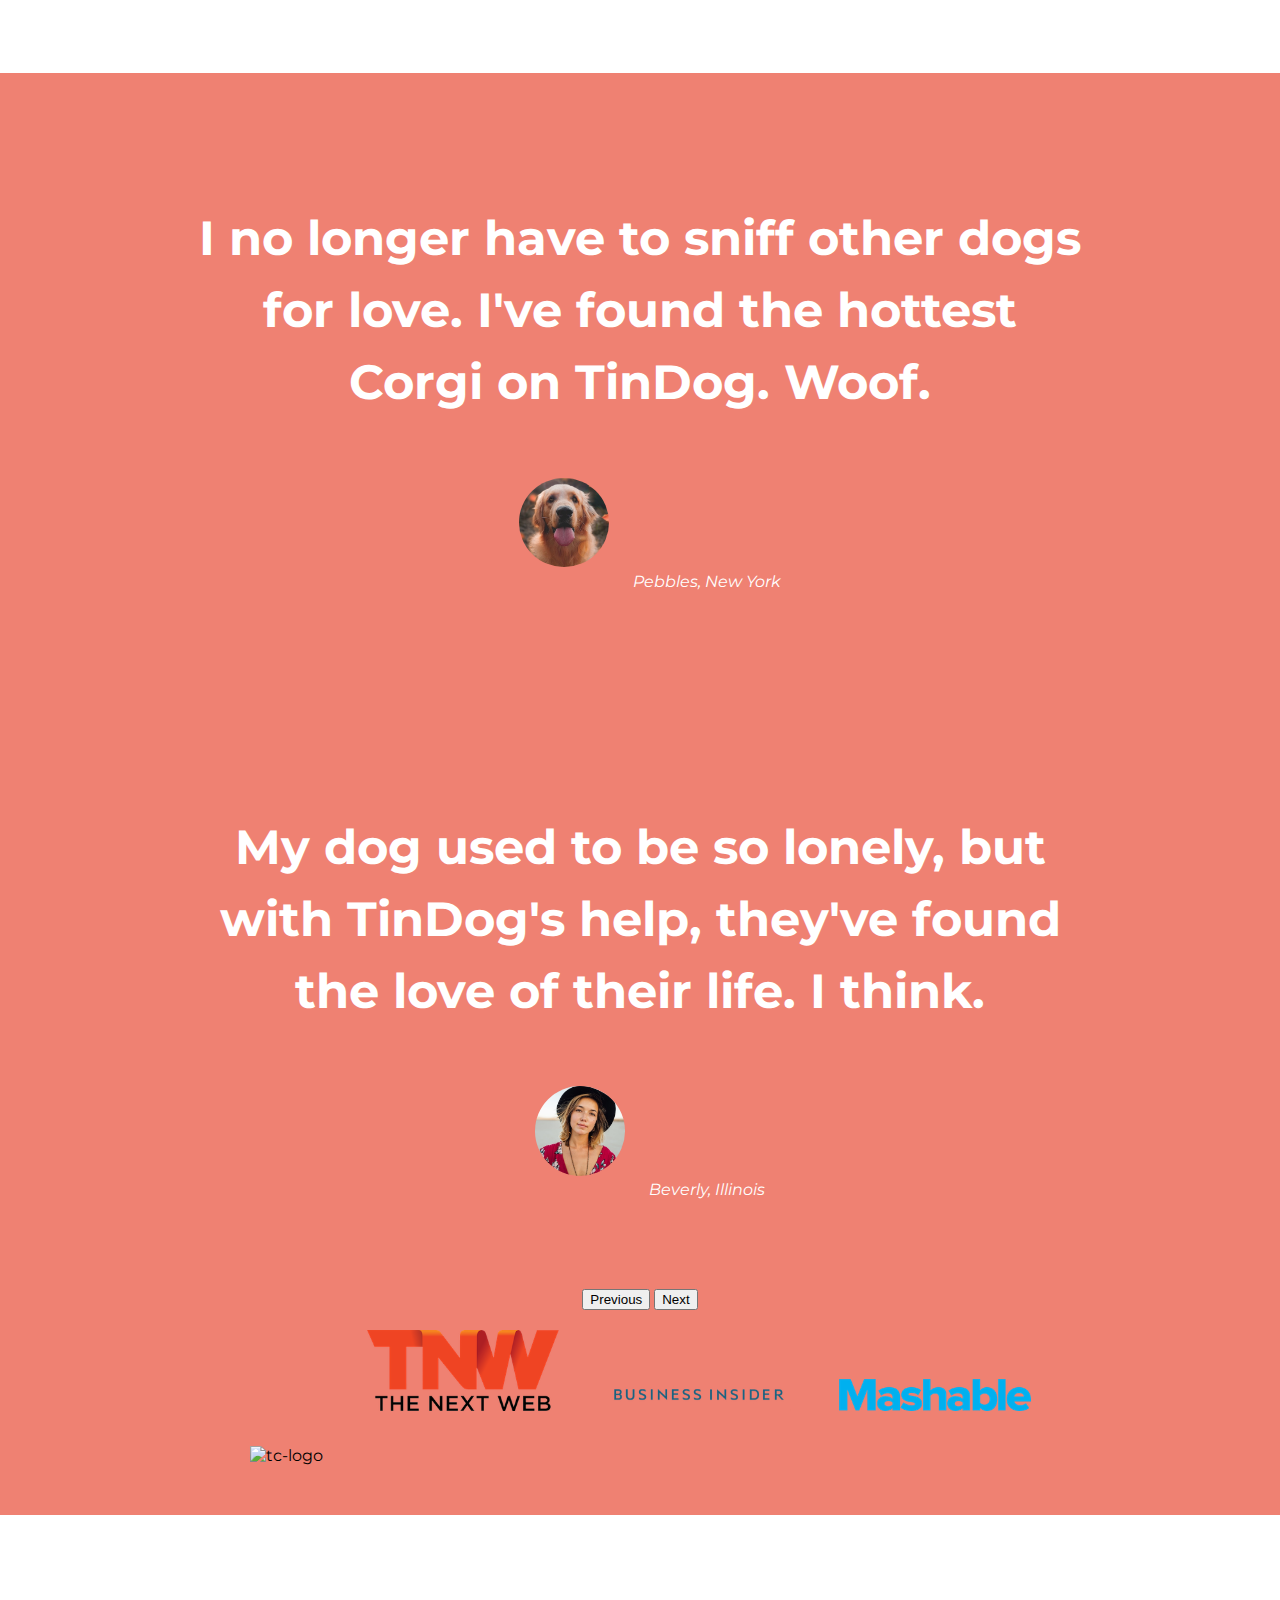
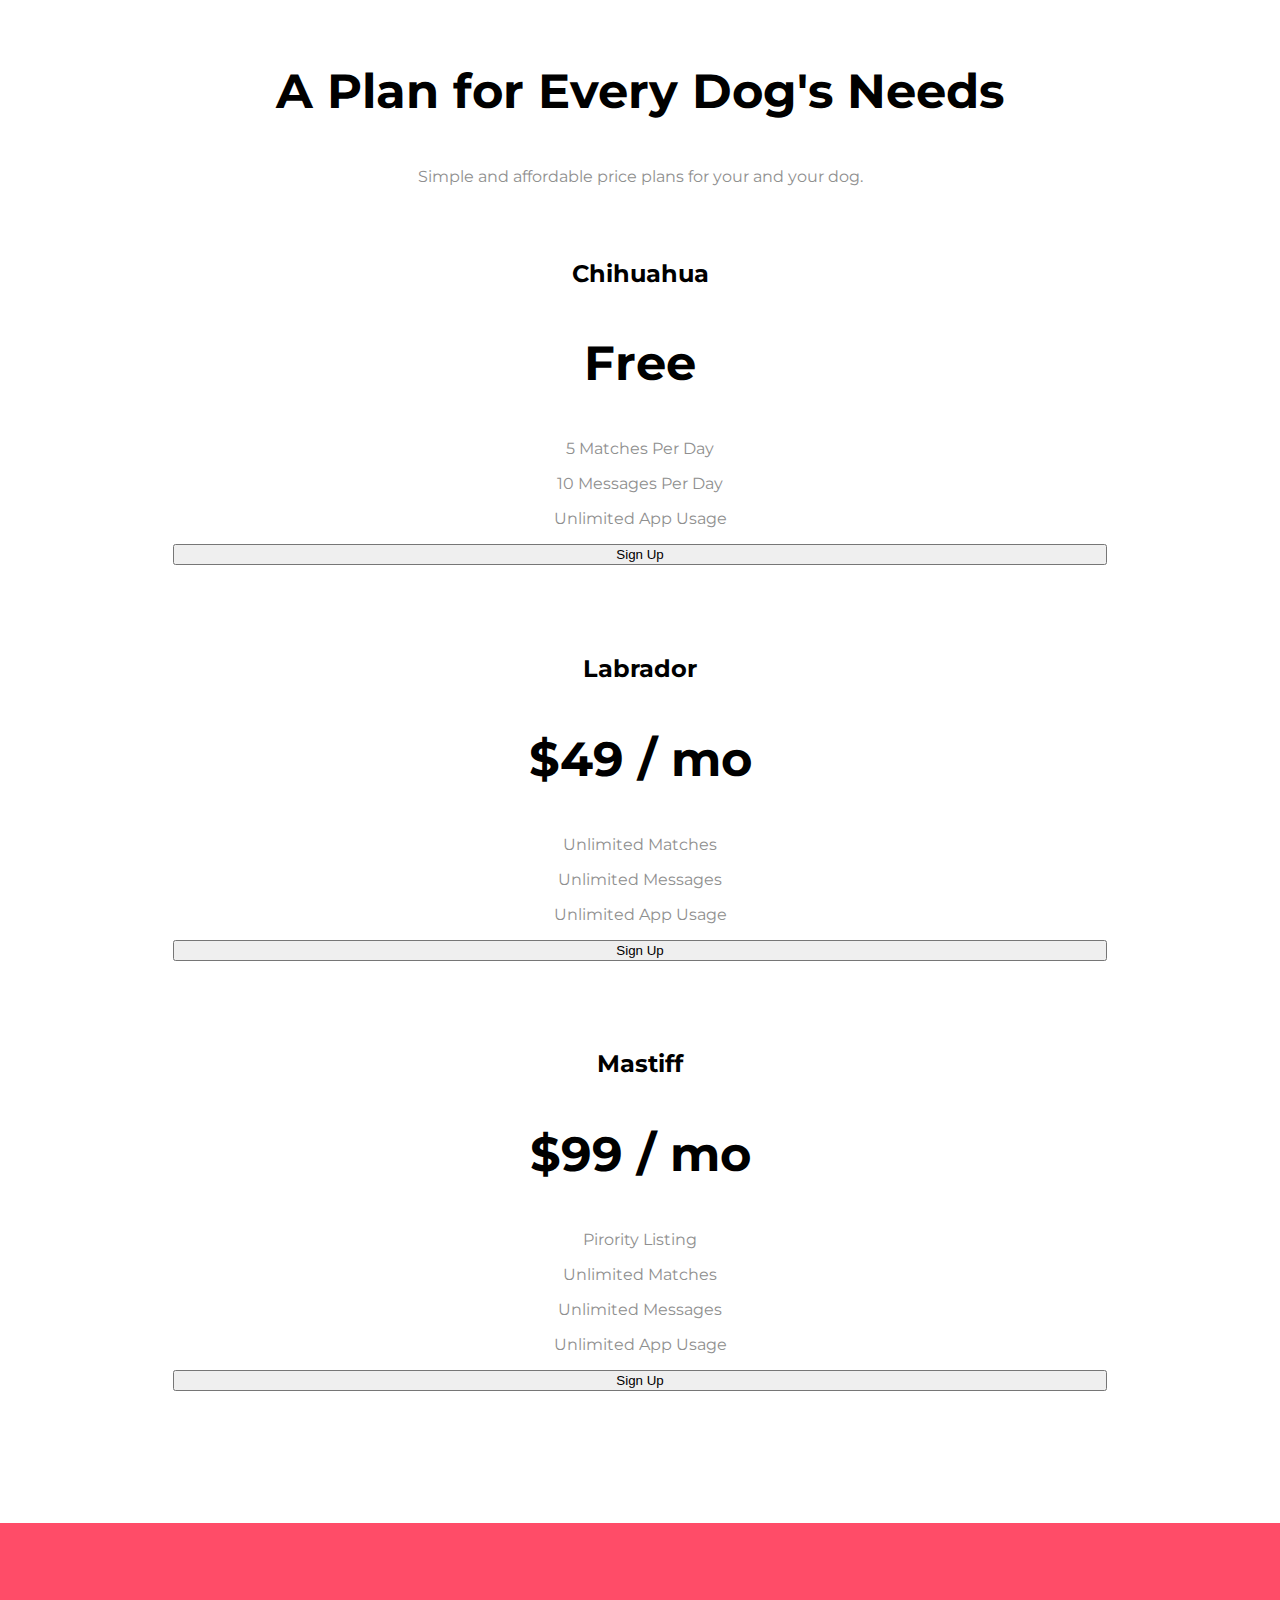
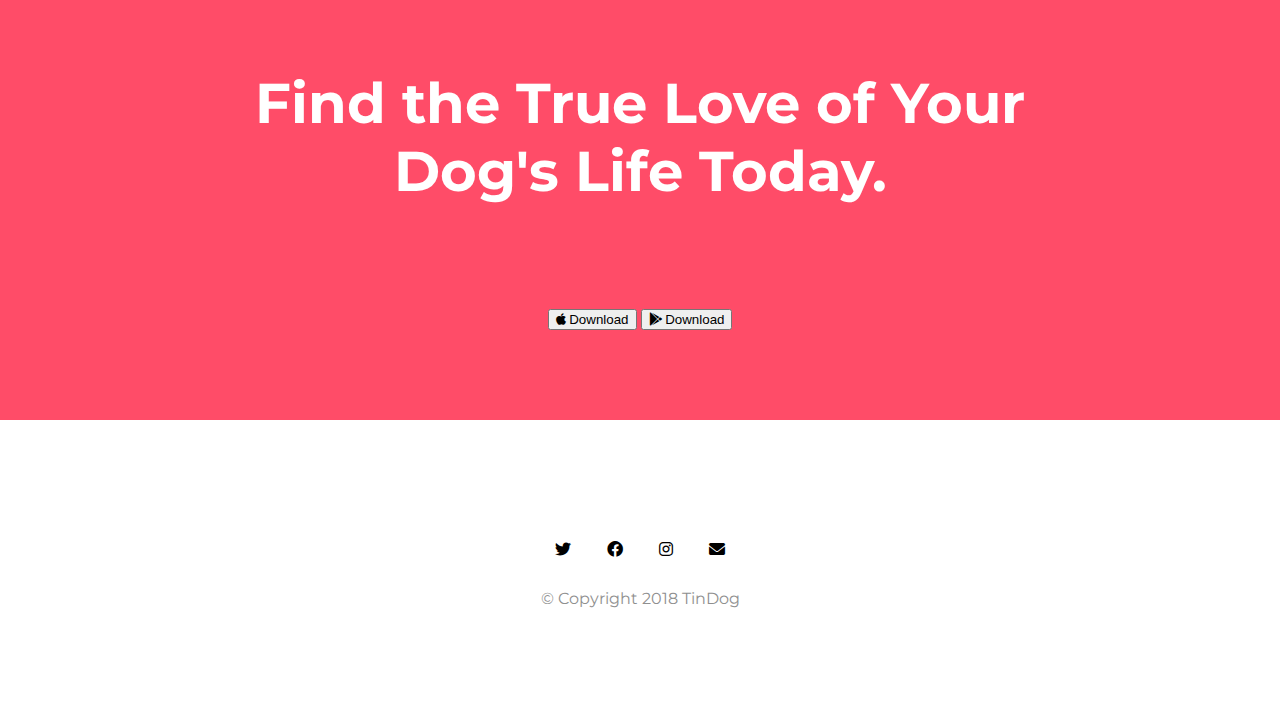
==== commit da03823b: "Added footer and changed a bit of the CSS" ====
--- a/index.html
+++ b/index.html
@@ -53,8 +53,8 @@
                             class="fab fa-google-play"></i>
                         Download</button>
                 </div>
-                <div class="col-lg-6" style="padding: 0; margin: 0;">
-                    <img class="title-image" src=" ./src/images/iphone6.png" alt="iphone-mockup">
+                <div class="col-lg-6">
+                    <img class="title-image" src="./src/images/iphone6.png" alt="iphone-mockup">
                 </div>
             </div>
         </div>
@@ -193,9 +193,9 @@
 
     <section id="cta">
 
-        <h3>Find the True Love of Your Dog's Life Today.</h3>
-        <button type="button">Download</button>
-        <button type="button">Download</button>
+        <h3 class="cta-title">Find the True Love of Your Dog's Life Today.</h3>
+        <button type="button" class="btn btn-lg btn-dark"><i class="fab fa-apple"></i> Download</button>
+        <button type="button" class="btn btn-lg btn-light"><i class="fab fa-google-play"></i> Download</button>
 
     </section>
 
@@ -203,7 +203,12 @@
     <!-- Footer -->
 
     <footer id="footer">
-
+        <div class="socials">
+            <i class="socials fa-brands fa-twitter"></i>
+            <i class="socials fa-brands fa-facebook"></i>
+            <i class="socials fa-brands fa-instagram"></i>
+            <i class="socials fa-solid fa-envelope"></i>
+        </div>
         <p>© Copyright 2018 TinDog</p>
 
     </footer>
--- a/src/css/styles.css
+++ b/src/css/styles.css
@@ -9,7 +9,7 @@
 }
 
 .container-fluid {
-  padding: 3% 15%;
+  padding: 3% 15% 7%;
 }
 
 h1 {
@@ -66,13 +66,17 @@
 
 /* title image */
 .title-image {
-  width: 60%;
-  transform: rotate(23deg);
+  width: 20%;
+  transform: rotate(25deg);
+  position: absolute;
+  left: 53%;
 }
 
 /* features section */
 #features {
   padding: 7% 15%;
+  background-color: #fff;
+  position: relative;
 }
 
 .feature-item {
@@ -129,3 +133,38 @@
 .btn-price {
   width: 90%;
 }
+
+/* call to action section */
+#cta {
+  padding: 7% 15%;
+  background-color: #ff4c68;
+  color: #fff;
+  text-align: center;
+}
+
+.cta-title {
+  font-family: "Montserrat", sans-serif;
+  font-weight: bold;
+  font-size: 3.5rem;
+  padding-bottom: 3rem;
+}
+
+/* footer */
+#footer {
+  padding: 7% 15%;
+  text-align: center;
+}
+.socials {
+  margin: 1rem 1rem;
+}
+/* media queries */
+@media (max-width: 1028px) {
+  #title {
+    text-align: center;
+  }
+  .title-image {
+    width: 60%;
+    position: static;
+    transform: rotate(0);
+  }
+}
